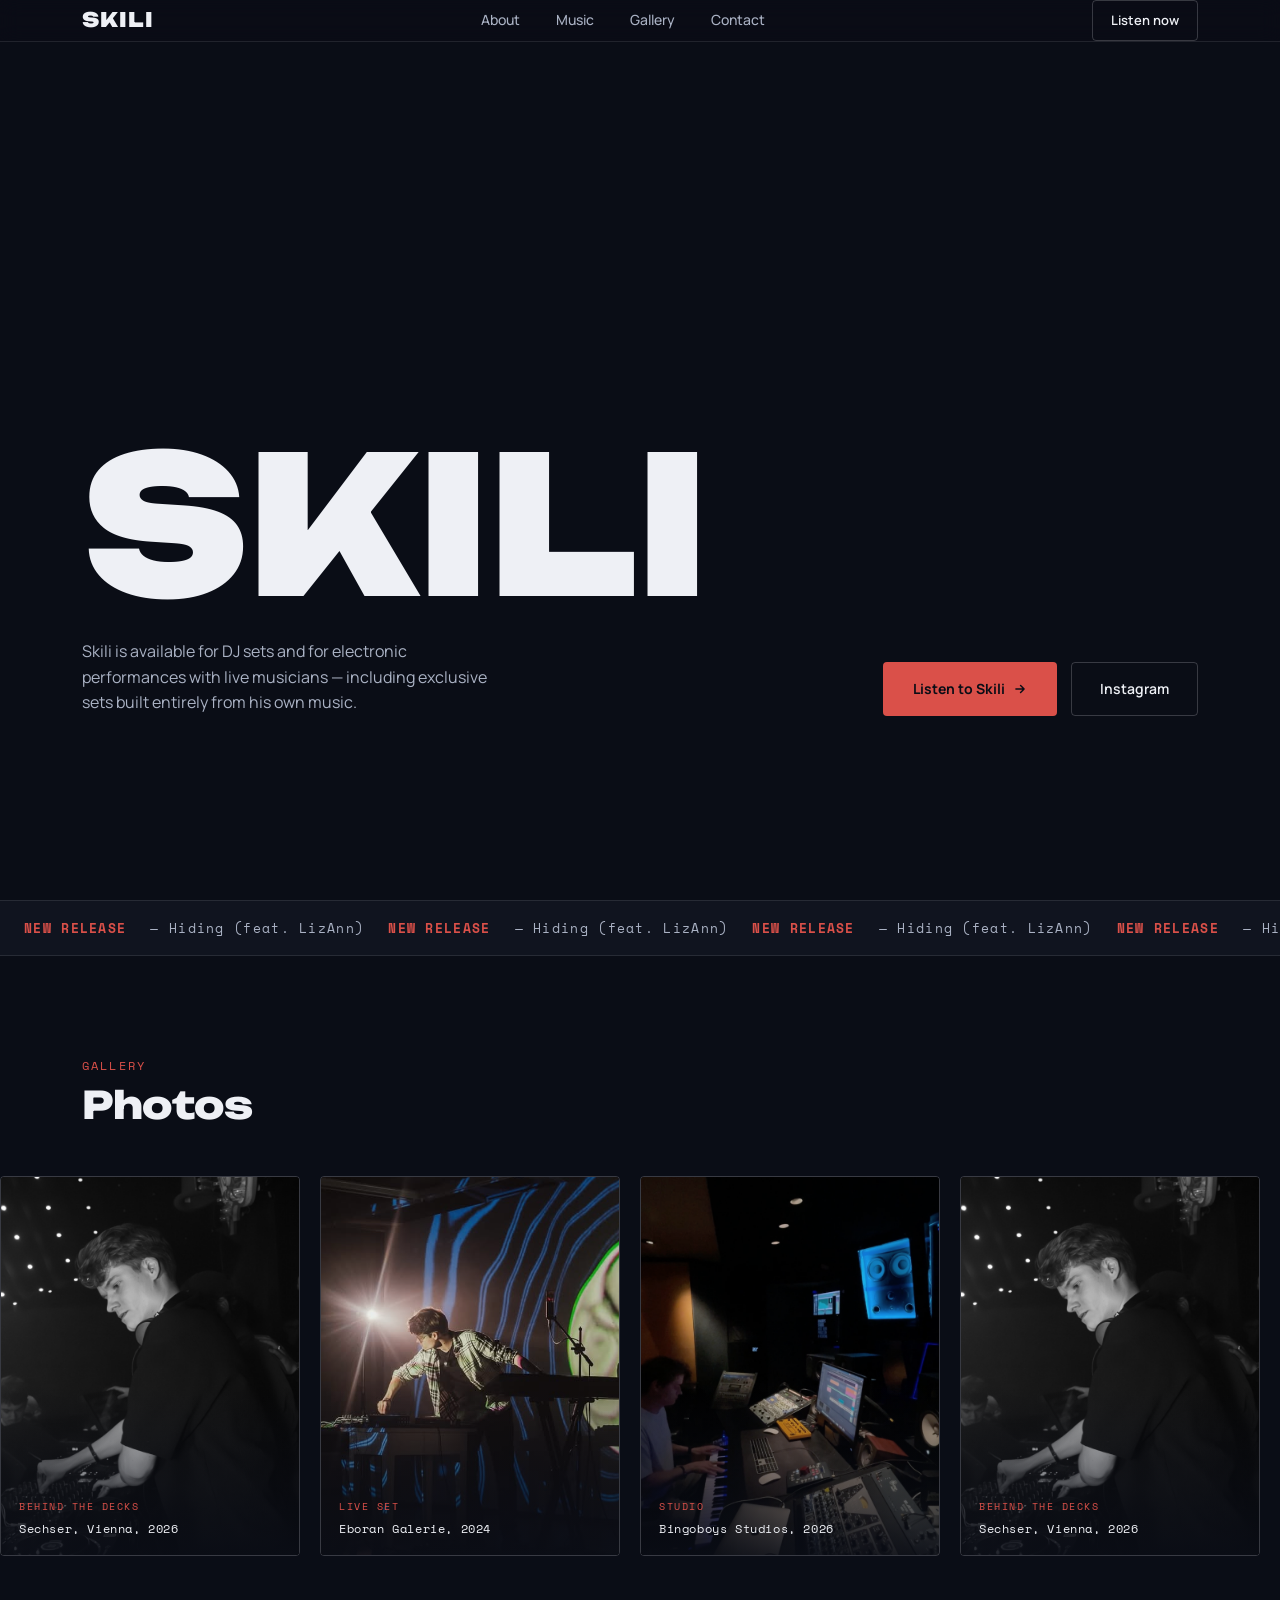
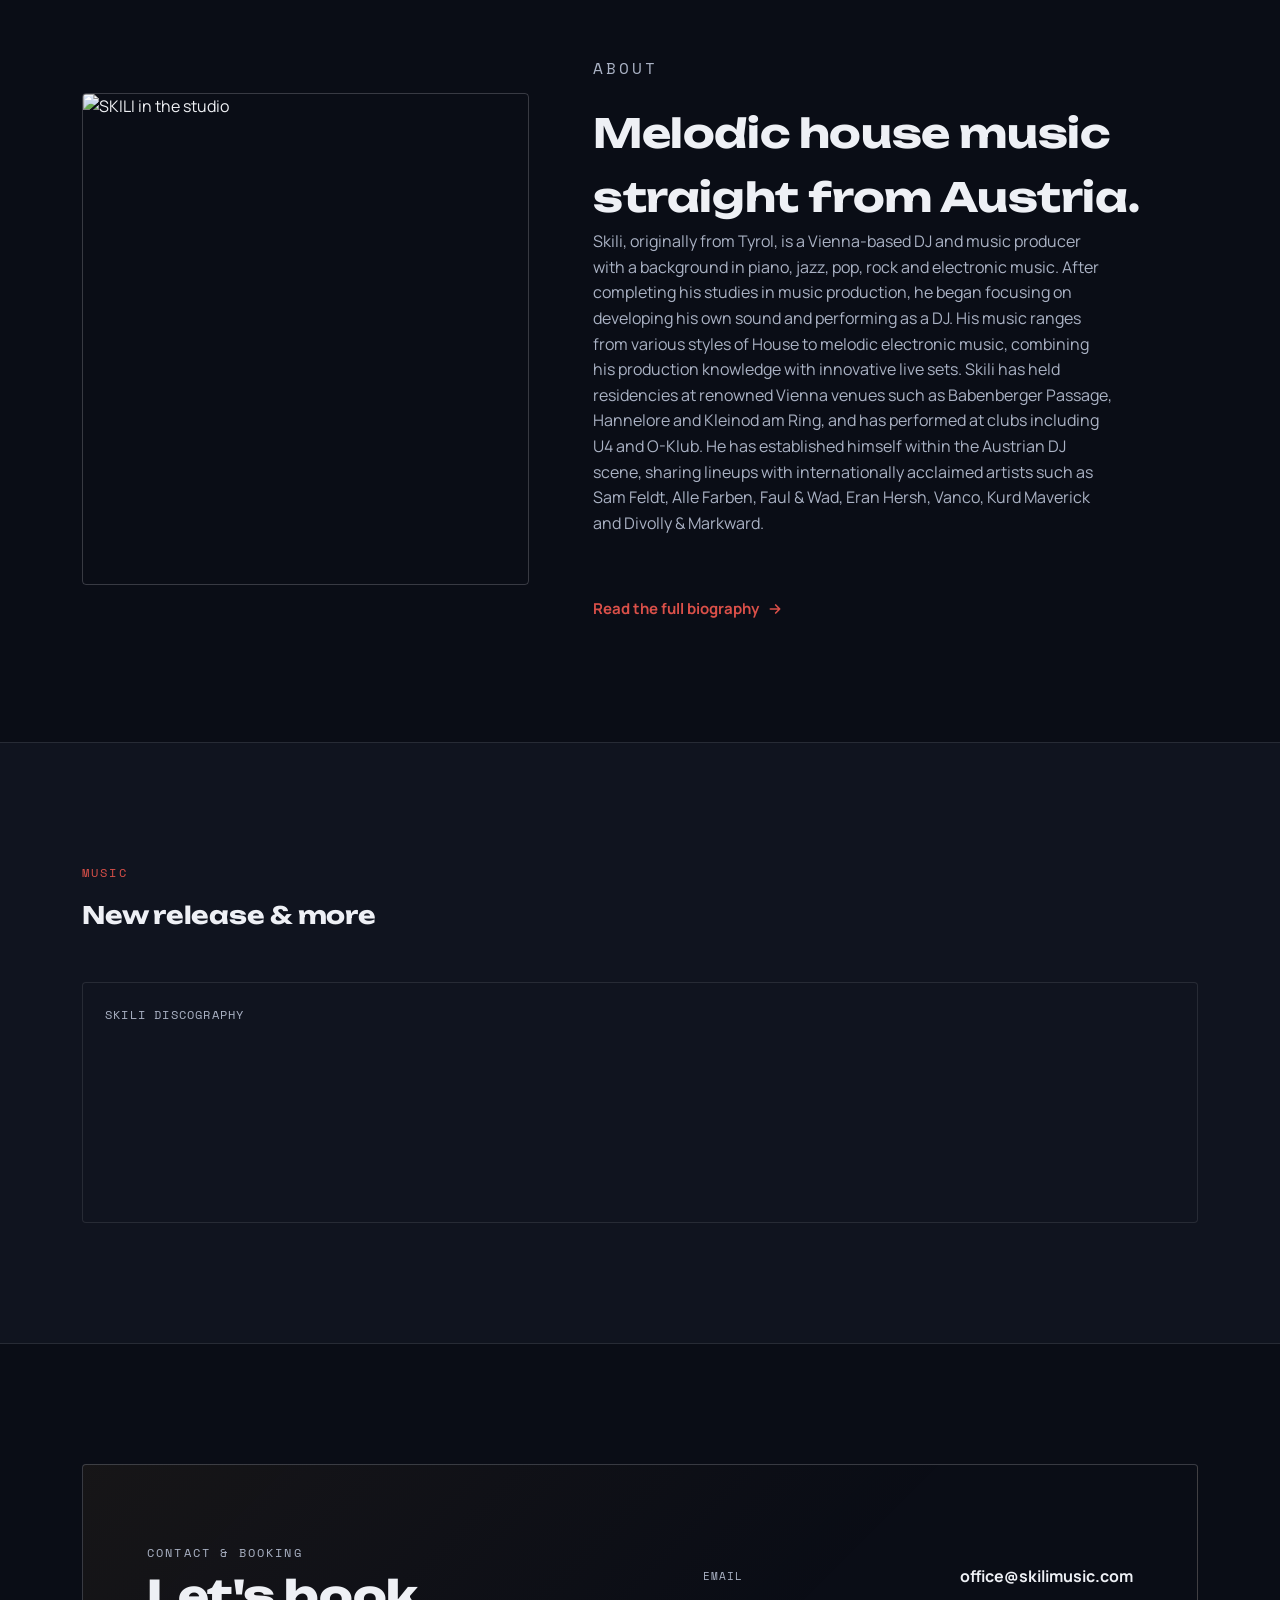
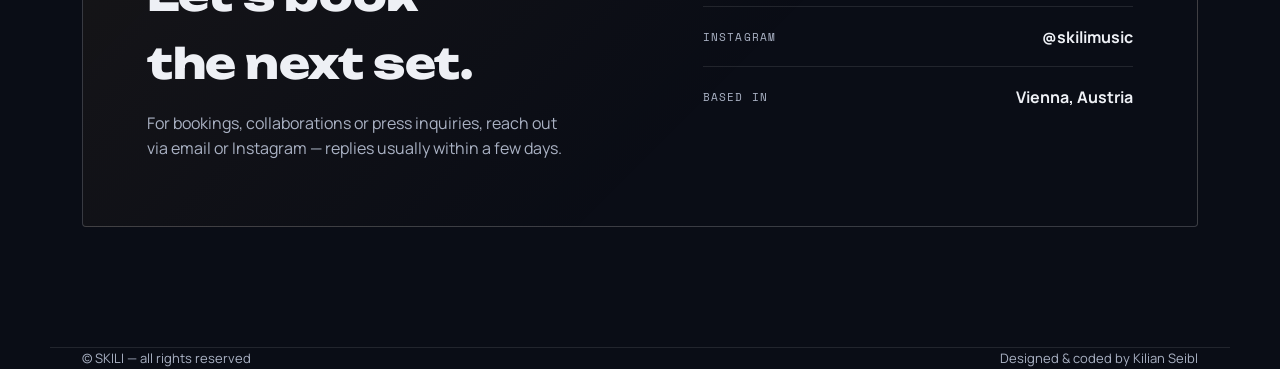
==== index.html @ 30f70f84 "Add files via upload" ====
<!DOCTYPE html>
<html lang="en">
<head>
<meta charset="UTF-8">
<meta name="viewport" content="width=device-width, initial-scale=1.0">
<link rel="icon" type="image/png" href="images/favicon.png">
<title>SKILI | DJ & Producer</title>
<meta name="description" content="SKILI — DJ and music producer based in Vienna. Deep House, Tech, Afro House.">
<link rel="preconnect" href="https://fonts.googleapis.com">
<link rel="preconnect" href="https://fonts.gstatic.com" crossorigin>
<link href="https://fonts.googleapis.com/css2?family=Unbounded:wght@400;600;800;900&family=Manrope:wght@400;500;600;700&family=Space+Mono:wght@400;700&display=swap" rel="stylesheet">
<link rel="stylesheet" href="css/style.css">
</head>
<body>

<header id="siteHeader">
  <nav class="wrap">
    <a href="#top" class="logo">SKILI</a>
    <div class="navlinks">
      <a href="#about">About</a>
      <a href="#music">Music</a>
      <a href="#gallery">Gallery</a>
      <a href="#contact">Contact</a>
    </div>
    <a href="#music" class="navcta">Listen now</a>
  </nav>
</header>

<main id="top">

  <section class="hero">
    <div class="hero-bg" id="heroBg">
      <img src="https://skilimusic.com/images/SkiliDJUp.png" alt="SKILI live">
    </div>
    <div class="hero-top">
      <div class="hero-tag"></div>
      </div>
    </div>
    <div class="hero-name">
      <h1 data-reveal="fade">SKILI</h1>
      <div class="row">
        <div>
          <p class="hero-note" data-reveal data-reveal-delay="3">Skili is available for DJ sets and for electronic performances with live musicians — including exclusive sets built entirely from his own music.</p>
        </div>
        <div class="hero-actions" data-reveal data-reveal-delay="2">
          <a href="https://open.spotify.com/playlist/0SMSK5NwZ5hmBbcyMMRHcA?si=c1da56a9125845f3" target="_blank" class="btn-primary">
            Listen to Skili
            <svg width="14" height="14" viewBox="0 0 24 24" fill="none"><path d="M5 12h14M13 6l6 6-6 6" stroke="currentColor" stroke-width="2.5" stroke-linecap="round" stroke-linejoin="round"/></svg>
          </a>
          <a href="https://www.instagram.com/skilimusic/" target="_blank" class="btn-ghost">Instagram</a>
        </div>
      </div>
    </div>
  </section>

  <div class="marquee-strip">
    <div class="marquee-track">
      <span><b>NEW RELEASE</b> — Hiding (feat. LizAnn) <b>NEW RELEASE</b> — Hiding (feat. LizAnn) <b>NEW RELEASE</b> — Hiding (feat. LizAnn) <b>NEW RELEASE</b> — Hiding (feat. LizAnn)</span>
      <span><b>NEW RELEASE</b> — Hiding (feat. LizAnn) <b>NEW RELEASE</b> — Hiding (feat. LizAnn) <b>NEW RELEASE</b> — Hiding (feat. LizAnn) <b>NEW RELEASE</b> — Hiding (feat. LizAnn)</span>
    </div>
  </div>

  <section class="moments" id="gallery">
    <div class="wrap moments-head" data-reveal>
      <div>
        <p class="eyebrow">Gallery</p>
        <h2>Photos</h2>
      </div>
    </div>
    <div class="moments-track">
      <div class="moment-card"><img src="images/Skili01.png" alt="SKILI live"><div class="moment-cap"><span>Behind the decks</span>Sechser, Vienna, 2026</div></div>
      <div class="moment-card"><img src="images/SkiliLiveSet.png" alt="SKILI live"><div class="moment-cap"><span>Live Set</span>Eboran Galerie, 2024</div></div>
      <div class="moment-card"><img src="images/SkiliStudio.png" alt="SKILI Studio"><div class="moment-cap"><span>Studio</span>Bingoboys Studios, 2026</div></div>
      <div class="moment-card"><img src="images/Skili01.png" alt="SKILI live"><div class="moment-cap"><span>Behind the decks</span>Sechser, Vienna, 2026</div></div>
      <div class="moment-card"><img src="images/SkiliLiveSet.png" alt="SKILI live"><div class="moment-cap"><span>Live Set</span>Eboran Galerie, 2024</div></div>
      <div class="moment-card"><img src="images/SkiliStudio.png" alt="SKILI Studio"><div class="moment-cap"><span>Studio</span>Bingoboys Studios, 2026</div></div>
      <div class="moment-card"><img src="images/Skili01.png" alt="SKILI live"><div class="moment-cap"><span>Behind the decks</span>Sechser, Vienna, 2026</div></div>
      <div class="moment-card"><img src="images/SkiliLiveSet.png" alt="SKILI live"><div class="moment-cap"><span>Live Set</span>Eboran Galerie, 2024</div></div>
      <div class="moment-card"><img src="images/SkiliStudio.png" alt="SKILI Studio"><div class="moment-cap"><span>Studio</span>Bingoboys Studios, 2026</div></div>
      <div class="moment-card"><img src="images/Skili01.png" alt="SKILI live"><div class="moment-cap"><span>Behind the decks</span>Sechser, Vienna, 2026</div></div>
      <div class="moment-card"><img src="images/SkiliLiveSet.png" alt="SKILI live"><div class="moment-cap"><span>Live Set</span>Eboran Galerie, 2024</div></div>
      <div class="moment-card"><img src="images/SkiliStudio.png" alt="SKILI Studio"><div class="moment-cap"><span>Studio</span>Bingoboys Studios, 2026</div></div>
    </div>
  </section>

  <section id="about" style="padding-top:60px;">
    <div class="wrap about-grid">
      <div class="about-photo" data-reveal>
        <img src="https://skilimusic.com/images/SkiliDJFront.jpg" alt="SKILI in the studio">
      </div>
      <div class="about-text">
        <p class="eyebrow" data-reveal>About</p>
        <h2 data-reveal data-reveal-delay="1" style="margin-top:14px;font-size:clamp(28px,4vw,40px);">Melodic house music<br>straight from Austria.</h2>
        <p data-reveal data-reveal-delay="2">Skili, originally from Tyrol, is a Vienna-based DJ and music producer with a background in piano, jazz, pop, rock and electronic music. After completing his studies in music production, he began focusing on developing his own sound and performing as a DJ.
His music ranges from various styles of House to melodic electronic music, combining his production knowledge with innovative live sets. Skili has held residencies at renowned Vienna venues such as Babenberger Passage, Hannelore and Kleinod am Ring, and has performed at clubs including U4 and O-Klub.
He has established himself within the Austrian DJ scene, sharing lineups with internationally acclaimed artists such as Sam Feldt, Alle Farben, Faul & Wad, Eran Hersh, Vanco, Kurd Maverick and Divolly & Markward.</p>
        <p data-reveal data-reveal-delay="3"></p>
        <div class="tag-row" data-reveal data-reveal-delay="4">
        </div>
        <a href="https://skilimusic.com/biography/" target="_blank" class="link-arrow" data-reveal data-reveal-delay="4">
          Read the full biography
          <svg width="16" height="16" viewBox="0 0 24 24" fill="none"><path d="M5 12h14M13 6l6 6-6 6" stroke="currentColor" stroke-width="2.5" stroke-linecap="round" stroke-linejoin="round"/></svg>
        </a>
      </div>
    </div>
  </section>

  

  <section id="music" style="background:var(--ink-2);border-top:1px solid var(--line);border-bottom:1px solid var(--line);">
    <div class="wrap">
      <div class="music-head" data-reveal>
        <div>
          <p class="eyebrow">Music</p>
          <h2 style="margin-top:14px;">New release & more</h2>
        </div>
      </div>
      <div class="music-grid">
        <div class="embed-card" data-reveal>
          <div class="embed-label"><span>Skili Discography</span><span></span></div>
          <iframe style="border-radius:4px" src="https://open.spotify.com/embed/playlist/0SMSK5NwZ5hmBbcyMMRHcA?utm_source=generator&theme=0" width="100%" height="152" frameBorder="0" allowfullscreen="" allow="autoplay; clipboard-write; encrypted-media; fullscreen; picture-in-picture" loading="lazy"></iframe>
        </div>
        
      </div>
    </div>
  </section>

  <section id="contact">
    <div class="wrap">
      <div class="contact-box" data-reveal>
        <div>
          <p class="eyebrow">Contact & booking</p>
          <h2>Let's book<br>the next set.</h2>
          <p>For bookings, collaborations or press inquiries, reach out via email or Instagram — replies usually within a few days.</p>
        </div>
        <div class="contact-list">
          <div class="contact-row">
            <span class="label">Email</span>
            <a class="value" href="mailto:office@skilimusic.com">office@skilimusic.com</a>
          </div>
          <div class="contact-row">
            <span class="label">Instagram</span>
            <a class="value" href="https://www.instagram.com/skilimusic/" target="_blank">@skilimusic</a>
          </div>
          <div class="contact-row" style="border-bottom:none;">
            <span class="label">Based in</span>
            <span class="value">Vienna, Austria</span>
          </div>
        </div>
      </div>
    </div>
  </section>

</main>

<footer class="wrap">
  <p>© SKILI — all rights reserved</p>
  <p>Designed & coded by Kilian Seibl</p>
</footer>

<script src="js/script.js"></script>

</body>
</html>
---- css/style.css ----
:root{
  --ink:#0a0d16;
  --ink-2:#10141f;
  --amber:#da5049;
  --amber-deep:#d78484;
  --fog:#aab2c4;
  --white:#eef0f5;
  --line:rgba(238,240,245,0.1);
  --line-strong:rgba(238,240,245,0.2);
  --ease:cubic-bezier(.16,.84,.32,1);
  --radius:4px;
}
*{box-sizing:border-box;margin:0;padding:0;}
html{scroll-behavior:smooth;}
body{
  background:var(--ink);color:var(--white);font-family:'Manrope',sans-serif;
  line-height:1.6;overflow-x:hidden;
}
::selection{background:var(--amber);color:var(--ink);}
a{color:inherit;text-decoration:none;}
img{max-width:100%;display:block;}
.wrap{max-width:1180px;margin:0 auto;padding:0 32px;}
h1,h2,h3{font-family:'Unbounded',sans-serif;letter-spacing:-0.01em;}
.eyebrow{font-family:'Space Mono',monospace;text-transform:uppercase;letter-spacing:0.18em;font-size:12px;color:var(--amber);}

/* ---------- reveal-on-scroll ---------- */
[data-reveal]{opacity:0;transform:translateY(34px);transition:opacity .9s var(--ease), transform .9s var(--ease);}
[data-reveal].in{opacity:1;transform:translateY(0);}
[data-reveal="fade"]{transform:none;}
[data-reveal-delay="1"]{transition-delay:.08s;}
[data-reveal-delay="2"]{transition-delay:.16s;}
[data-reveal-delay="3"]{transition-delay:.24s;}
[data-reveal-delay="4"]{transition-delay:.32s;}

/* ---------- NAV ---------- */
header{
  position:fixed;top:0;left:0;right:0;z-index:100;
  background:rgba(10,13,22,0.6);backdrop-filter:blur(10px);
  border-bottom:1px solid var(--line);
  transform:translateY(-100%);transition:transform .6s var(--ease);
}
header.show{transform:translateY(0);}
nav{max-width:1180px;margin:0 auto;padding:18px 32px;display:flex;align-items:center;justify-content:space-between;}
.logo{font-family:'Unbounded',sans-serif;font-weight:900;font-size:20px;letter-spacing:0.05em;}
.navlinks{display:flex;gap:36px;font-size:14px;font-weight:500;color:var(--fog);}
.navlinks a{position:relative;padding:4px 0;transition:color .2s ease;}
.navlinks a:hover{color:var(--white);}
.navlinks a::after{content:"";position:absolute;left:0;bottom:0;width:0;height:1px;background:var(--amber);transition:width .3s var(--ease);}
.navlinks a:hover::after{width:100%;}
.navcta{border:1px solid var(--line-strong);padding:9px 18px;border-radius:var(--radius);font-size:13px;font-weight:600;transition:all .2s ease;}
.navcta:hover{border-color:var(--amber);color:var(--amber);}

/* ---------- HERO ---------- */
.hero{position:relative;min-height:100svh;display:flex;flex-direction:column;justify-content:flex-end;overflow:hidden;}
.hero-bg{position:absolute;inset:0;z-index:0;}
.hero-bg img{width:100%;height:100%;object-fit:cover;filter:grayscale(20%) contrast(1.08) brightness(.75);
  transform:scale(1.12) translateY(0);transition:transform .1s linear;}
.hero-bg::after{
  content:"";position:absolute;inset:0;
  background:linear-gradient(180deg, rgba(10,13,22,0.35) 0%, rgba(10,13,22,0.4) 40%, var(--ink) 96%);
}
.hero-top{position:relative;z-index:2;padding:120px 32px 0;display:flex;justify-content:space-between;align-items:flex-start;max-width:1180px;margin:0 auto;width:100%;}
.hero-tag{display:flex;align-items:center;gap:10px;}
.hero-tag .dot{width:7px;height:7px;border-radius:50%;background:var(--amber);animation:pulse 1.8s infinite;}
@keyframes pulse{0%,100%{opacity:1;}50%{opacity:.35;}}
.next-show{font-family:'Space Mono',monospace;font-size:13px;color:var(--amber);letter-spacing:0.05em;transition:color .2s ease;}
.next-show:hover{color:var(--white);text-decoration:underline;}

.hero-name{position:relative;z-index:2;padding:0 32px 64px;max-width:1180px;margin:0 auto;width:100%;}
.hero-name h1{
  font-size:clamp(70px,15vw,220px);font-weight:900;line-height:0.86;color:var(--white);
  letter-spacing:-0.01em;
}
.hero-name .row{display:flex;justify-content:space-between;align-items:flex-end;flex-wrap:wrap;gap:20px;margin-top:18px;}
.hero-name p{color:var(--fog);max-width:420px;font-size:16px;}
.hero-note{margin-top:14px;font-size:13px;color:var(--fog);max-width:420px;opacity:0.85;}
.hero-actions{display:flex;gap:14px;flex-wrap:wrap;}
.btn-primary{
  background:var(--amber);color:var(--ink);font-weight:700;font-size:14px;
  padding:15px 30px;border-radius:var(--radius);display:inline-flex;align-items:center;gap:8px;
  transition:transform .2s ease, background .2s ease;
}
.btn-primary:hover{background:#f2b357;transform:translateY(-2px);}
.btn-ghost{border:1px solid var(--line-strong);color:var(--white);font-weight:600;font-size:14px;padding:15px 28px;border-radius:var(--radius);transition:all .2s ease;}
.btn-ghost:hover{border-color:var(--white);}

/* ---------- MARQUEE ---------- */
.marquee-strip{border-top:1px solid var(--line);border-bottom:1px solid var(--line);background:var(--ink-2);overflow:hidden;white-space:nowrap;padding:14px 0;}
.marquee-track{display:inline-flex;animation:scroll 22s linear infinite;}
.marquee-track span{font-family:'Space Mono',monospace;font-size:13px;letter-spacing:0.1em;color:var(--fog);padding:0 24px;display:inline-flex;align-items:center;gap:24px;}
.marquee-track span b{color:var(--amber);font-weight:700;}
@keyframes scroll{from{transform:translateX(0);}to{transform:translateX(-50%);}}

/* ---------- MOMENTS / GALLERY horizontal auto-scroll strip ---------- */
.moments{padding:100px 0 40px;overflow:hidden;}
.moments-head{display:flex;justify-content:space-between;align-items:flex-end;margin-bottom:40px;flex-wrap:wrap;gap:16px;}
.moments-head h2{font-size:clamp(26px,3.4vw,38px);font-weight:800;}
.moments-track{display:flex;gap:20px;width:max-content;animation:momentsScroll 34s linear infinite;}
.moments:hover .moments-track{animation-play-state:paused;}
@keyframes momentsScroll{from{transform:translateX(0);}to{transform:translateX(-50%);}}
.moment-card{position:relative;width:300px;height:380px;border-radius:var(--radius);overflow:hidden;flex-shrink:0;border:1px solid var(--line-strong);}
.moment-card img{width:100%;height:100%;object-fit:cover;filter:grayscale(15%);}
.moment-card::after{content:"";position:absolute;inset:0;background:linear-gradient(180deg,transparent 55%,rgba(10,13,22,0.9));}
.moment-cap{position:absolute;bottom:16px;left:18px;z-index:2;font-family:'Space Mono',monospace;font-size:12px;color:var(--white);letter-spacing:0.05em;}
.moment-cap span{display:block;color:var(--amber);font-size:10px;text-transform:uppercase;letter-spacing:0.15em;margin-bottom:4px;}

/* ---------- SPLIT ---------- */
.split{display:grid;grid-template-columns:1fr 1fr;}
.split-block{
  position:relative;height:460px;display:flex;align-items:flex-end;padding:44px;overflow:hidden;
  border-top:1px solid var(--line);
}
.split-block img{
  position:absolute;inset:0;width:100%;height:100%;object-fit:cover;
  opacity:0;transform:scale(1.08);filter:grayscale(30%);
  transition:opacity .6s var(--ease), transform .6s var(--ease);
}
.split-block:hover img{opacity:0.55;transform:scale(1);}
.split-block::before{content:"";position:absolute;inset:0;background:linear-gradient(0deg,rgba(10,13,22,0.9),transparent 60%);z-index:1;}
.split-block:first-child{border-right:1px solid var(--line);}
.split-content{position:relative;z-index:2;}
.split-content h3{font-size:clamp(30px,4vw,46px);font-weight:900;line-height:0.95;}
.split-content p{color:var(--fog);margin-top:10px;max-width:320px;font-size:14px;}
.split-content .go{display:inline-flex;align-items:center;gap:8px;margin-top:18px;font-size:13px;font-weight:700;color:var(--amber);}

/* ---------- SECTIONS ---------- */
section{padding:120px 0;}
.section-head{margin-bottom:56px;max-width:640px;}
.section-head h2{font-size:clamp(30px,4vw,44px);font-weight:800;margin-top:14px;}

/* ABOUT */
.about-grid{display:grid;grid-template-columns:0.85fr 1.15fr;gap:64px;align-items:center;}
.about-photo{position:relative;border-radius:var(--radius);overflow:hidden;border:1px solid var(--line-strong);aspect-ratio:1/1.1;}
.about-photo img{width:100%;height:100%;object-fit:cover;filter:grayscale(25%);}
.about-text p{color:var(--fog);font-size:16px;margin-bottom:20px;max-width:520px;}
.tag-row{display:flex;flex-wrap:wrap;gap:10px;margin:28px 0 32px;}
.tag-row span{font-family:'Space Mono',monospace;font-size:12px;letter-spacing:0.05em;border:1px solid var(--line-strong);border-radius:var(--radius);padding:8px 16px;color:var(--white);}
.link-arrow{display:inline-flex;align-items:center;gap:8px;font-weight:700;color:var(--amber);font-size:15px;}
.link-arrow svg{transition:transform .2s ease;}
.link-arrow:hover svg{transform:translateX(4px);}

/* MUSIC */
.music-head{display:flex;justify-content:space-between;align-items:flex-end;gap:24px;flex-wrap:wrap;}
.music-grid{display:grid;grid-template-columns:1fr;gap:28px;margin-top:48px;}
.embed-card{background:var(--ink-2);border:1px solid var(--line);border-radius:var(--radius);padding:22px;}
.embed-card .embed-label{font-family:'Space Mono',monospace;font-size:12px;color:var(--fog);text-transform:uppercase;letter-spacing:0.1em;margin-bottom:16px;display:flex;align-items:center;justify-content:space-between;}
.embed-card iframe{width:100%;border:0;border-radius:var(--radius);}
.platform-row{display:flex;gap:14px;margin-top:32px;flex-wrap:wrap;}
.platform-pill{display:inline-flex;align-items:center;gap:8px;border:1px solid var(--line-strong);border-radius:var(--radius);padding:11px 22px;font-size:14px;font-weight:600;transition:all .2s ease;}
.platform-pill:hover{border-color:var(--amber);color:var(--amber);}

/* CONTACT */
.contact-box{
  border:1px solid var(--line-strong);border-radius:var(--radius);padding:64px;
  display:grid;grid-template-columns:1.2fr 1fr;gap:40px;align-items:center;
  background:linear-gradient(135deg, rgba(232,163,61,0.06), transparent 60%);
}
.contact-box h2{font-size:clamp(28px,4vw,42px);font-weight:800;}
.contact-box p{color:var(--fog);margin-top:14px;max-width:420px;}
.contact-list{display:flex;flex-direction:column;gap:18px;}
.contact-row{display:flex;align-items:center;justify-content:space-between;border-bottom:1px solid var(--line);padding-bottom:16px;}
.contact-row .label{font-family:'Space Mono',monospace;font-size:11px;color:var(--fog);text-transform:uppercase;letter-spacing:0.1em;}
.contact-row .value{font-weight:700;font-size:16px;}
.contact-row .value:hover{color:var(--amber);}

footer{border-top:1px solid var(--line);padding:36px 0;display:flex;justify-content:space-between;align-items:center;flex-wrap:wrap;gap:12px;}
footer p{font-size:13px;color:var(--fog);}

@media (max-width:860px){
  .navlinks{display:none;}
  .hero-top{padding-top:100px;}
  .about-grid,.music-grid,.contact-box{grid-template-columns:1fr;}
  .split{grid-template-columns:1fr;}
  .split-block:first-child{border-right:none;border-bottom:1px solid var(--line);}
  .contact-box{padding:36px;}
  section{padding:80px 0;}
}
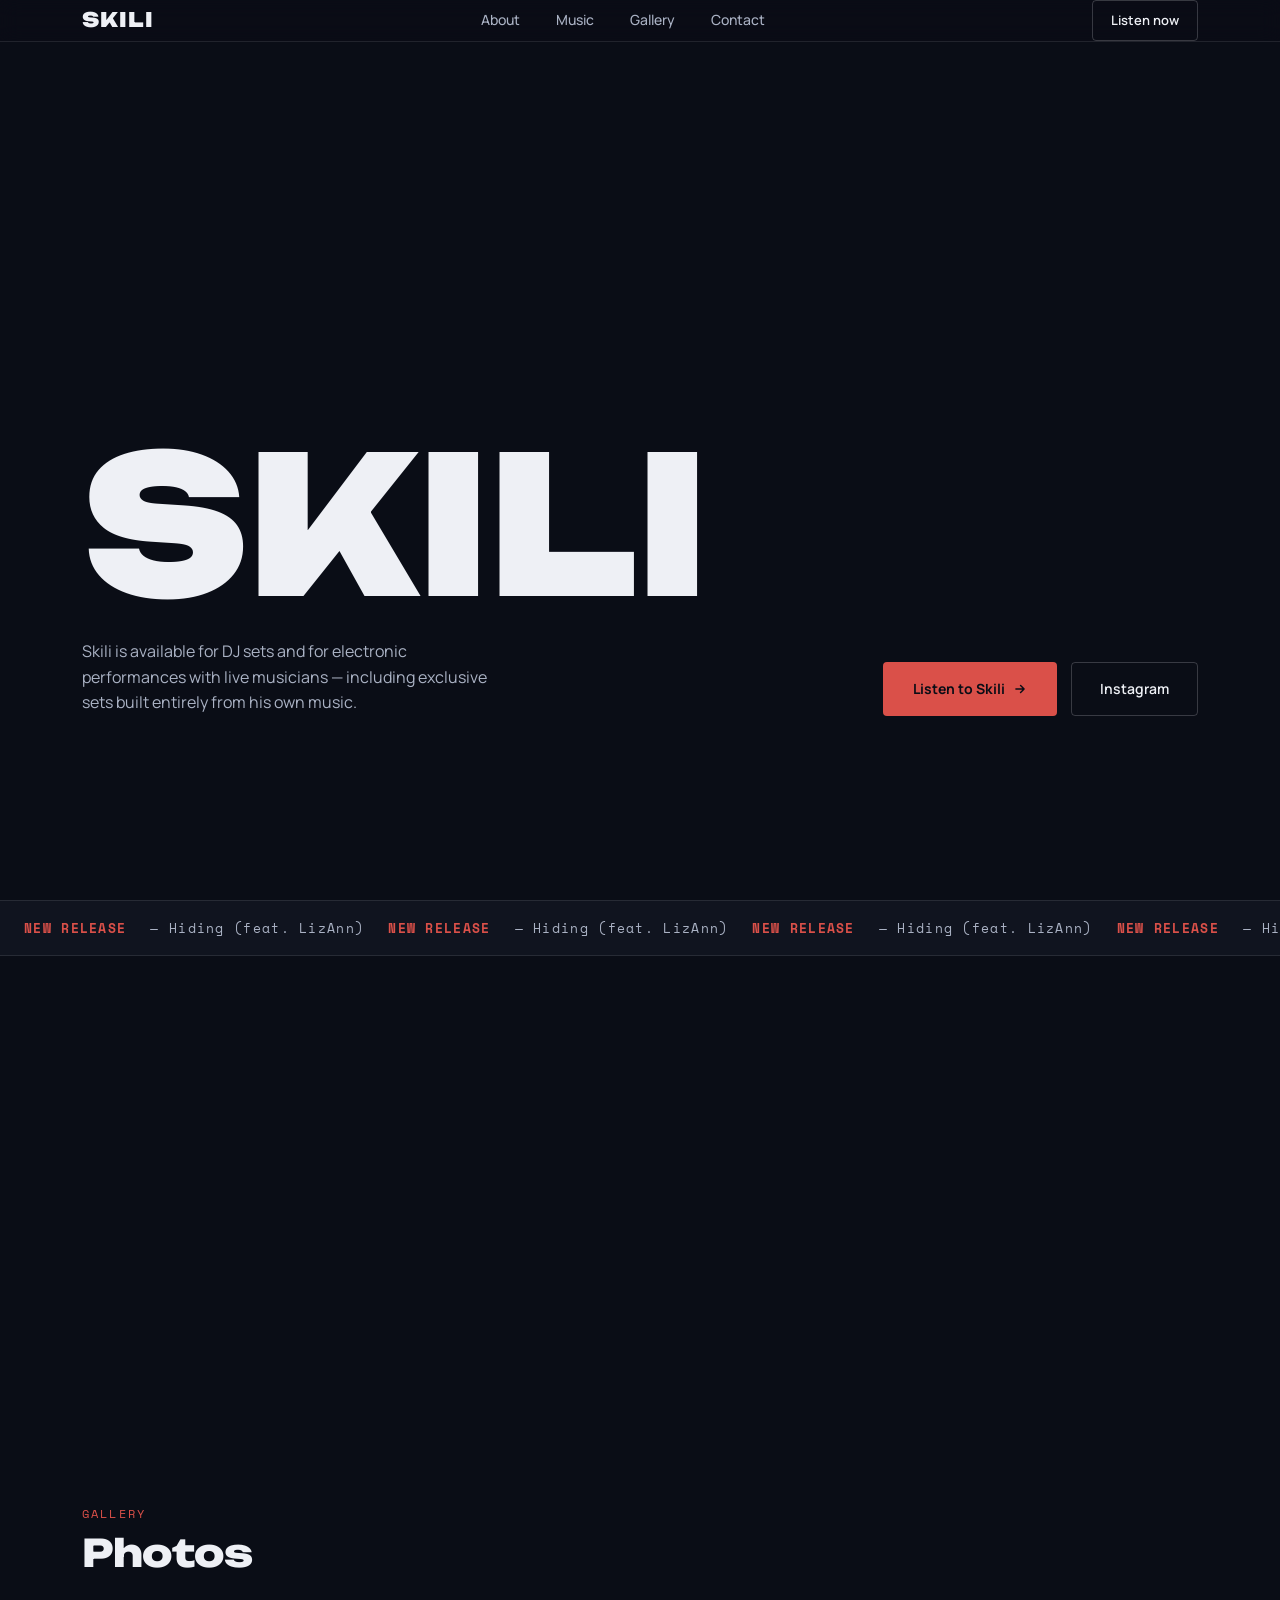
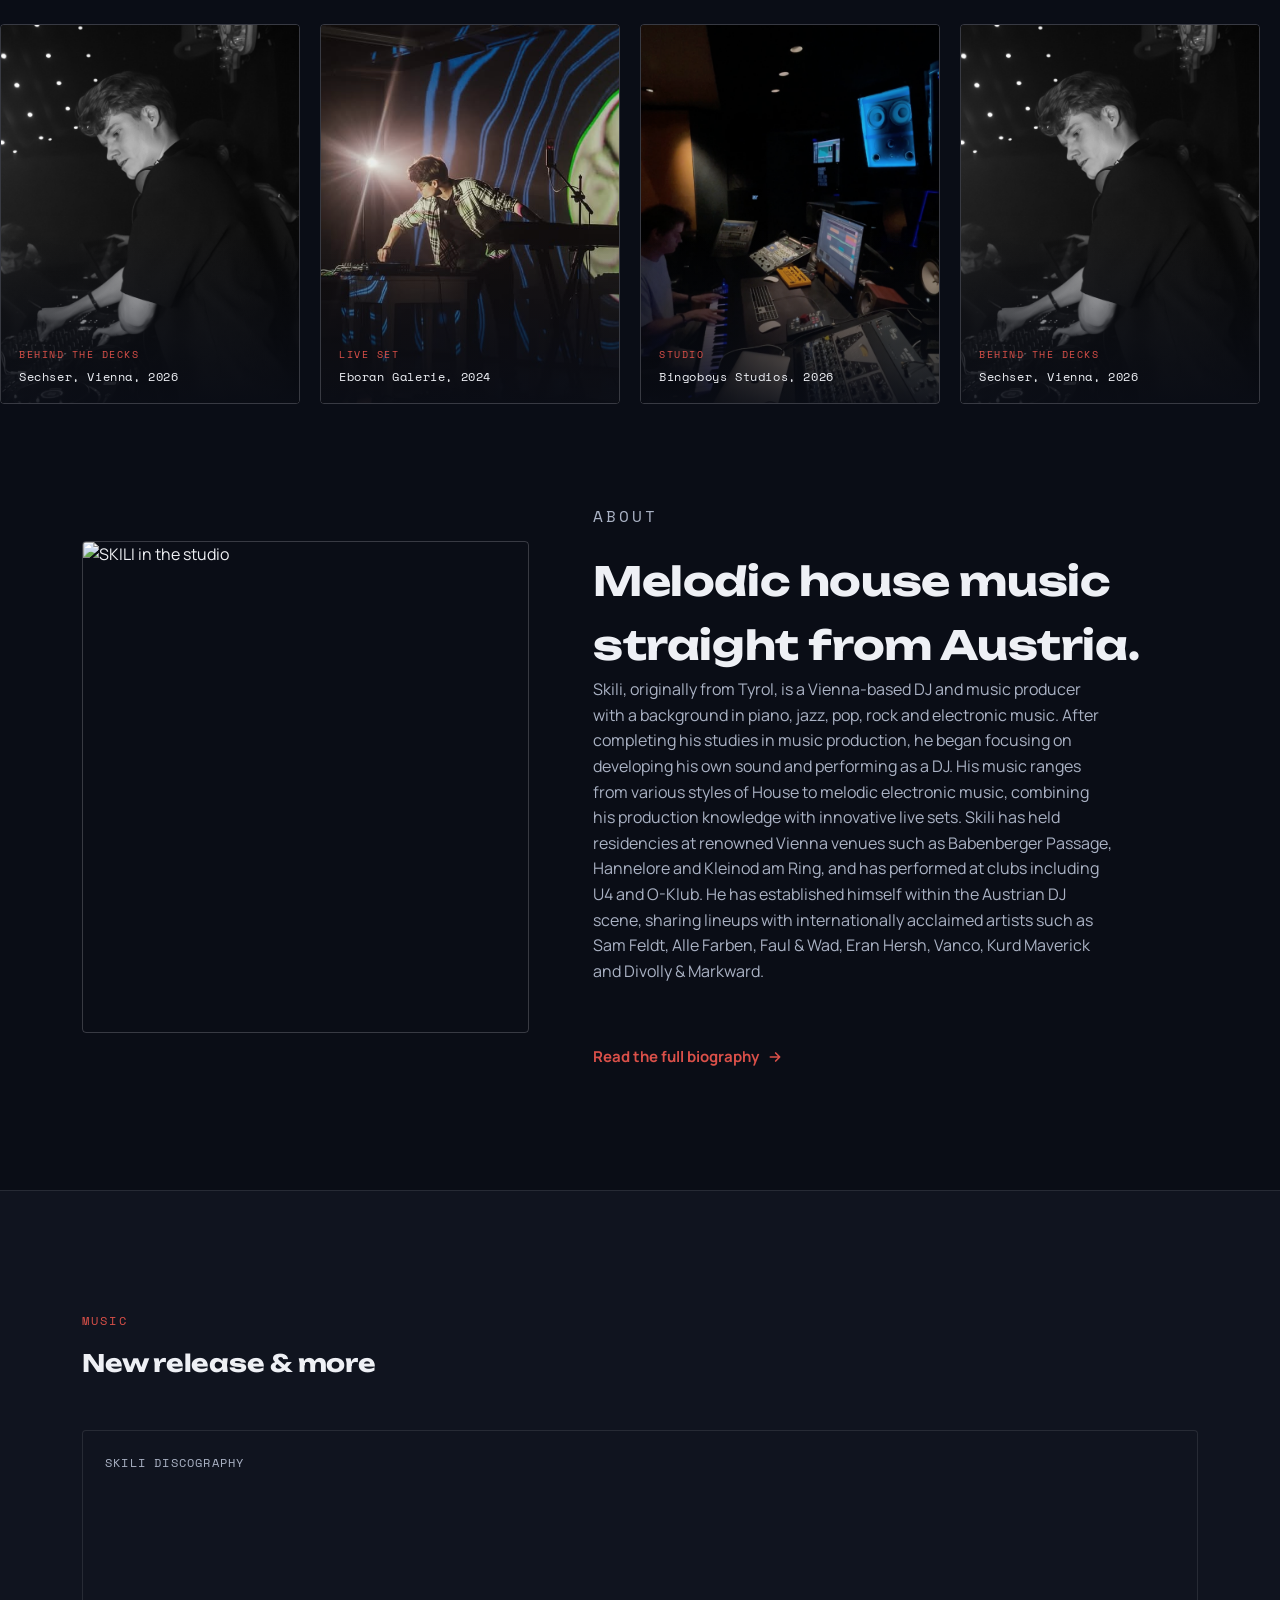
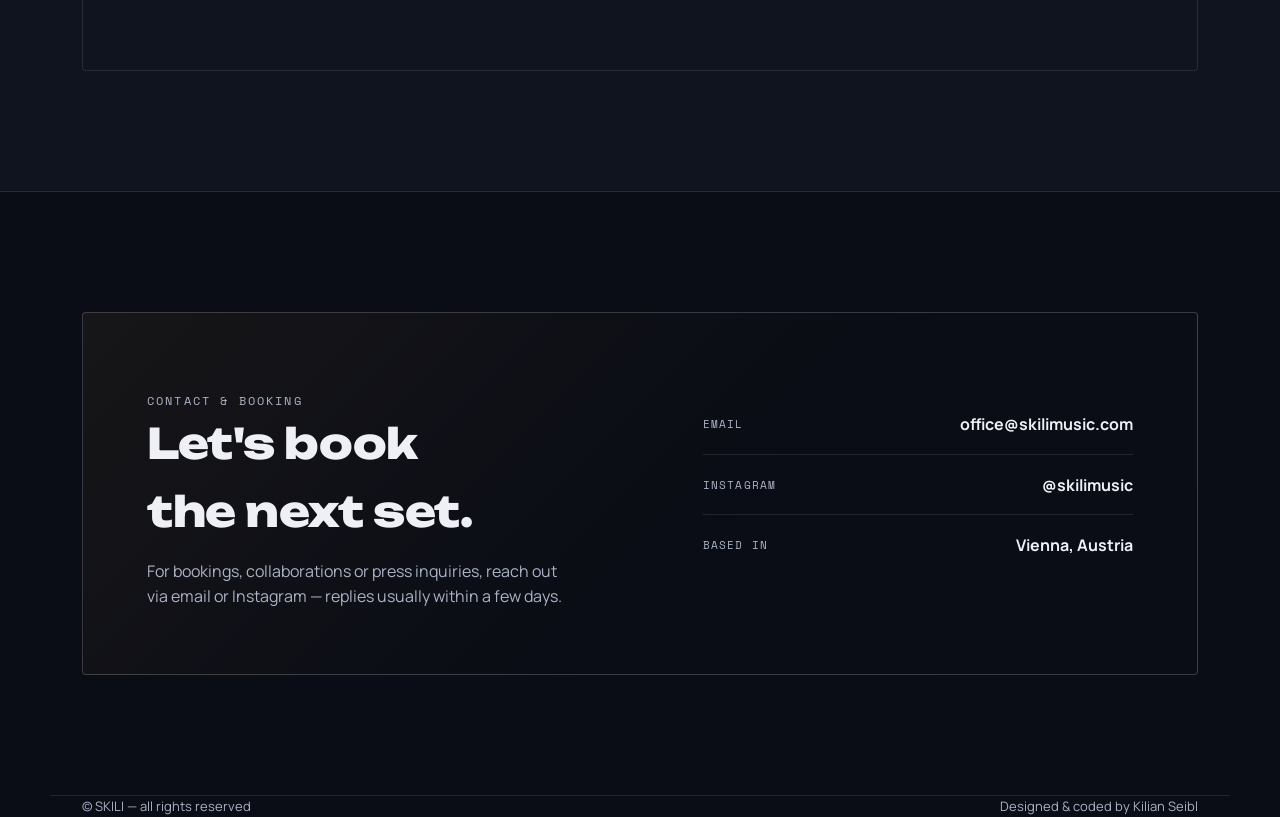
==== commit e21ede58: "Add files via upload" ====
--- a/index.html
+++ b/index.html
@@ -59,6 +59,8 @@
       <span><b>NEW RELEASE</b> — Hiding (feat. LizAnn) <b>NEW RELEASE</b> — Hiding (feat. LizAnn) <b>NEW RELEASE</b> — Hiding (feat. LizAnn) <b>NEW RELEASE</b> — Hiding (feat. LizAnn)</span>
     </div>
   </div>
+
+  <div style="width:100%;max-width:760px;container-type:inline-size"><style>.website-embed-8d857183bd75{display:block;width:100%;height:448px;border:0;background:transparent}@container (max-width:640px){.website-embed-8d857183bd75{height:444px}}@container (max-width:420px){.website-embed-8d857183bd75{height:444px}}@container (max-width:300px){.website-embed-8d857183bd75{height:444px}}</style><iframe class="website-embed-8d857183bd75" src="https://data.songstats.com/embeds/[base64]" title="Songstats statistics for Skili" width="100%" height="448" loading="lazy" style="border:0;background:transparent" referrerpolicy="origin" allowtransparency="true"></iframe><script>(()=>{const frame=document.currentScript.previousElementSibling;const origin=new URL(frame.src).origin;window.addEventListener("message",event=>{if(event.source===frame.contentWindow&&event.origin===origin&&event.data?.type==="website_embed_height"&&Number.isFinite(event.data.height)&&event.data.height>0)frame.style.height=event.data.height+"px"})})()</script></div>
 
   <section class="moments" id="gallery">
     <div class="wrap moments-head" data-reveal>
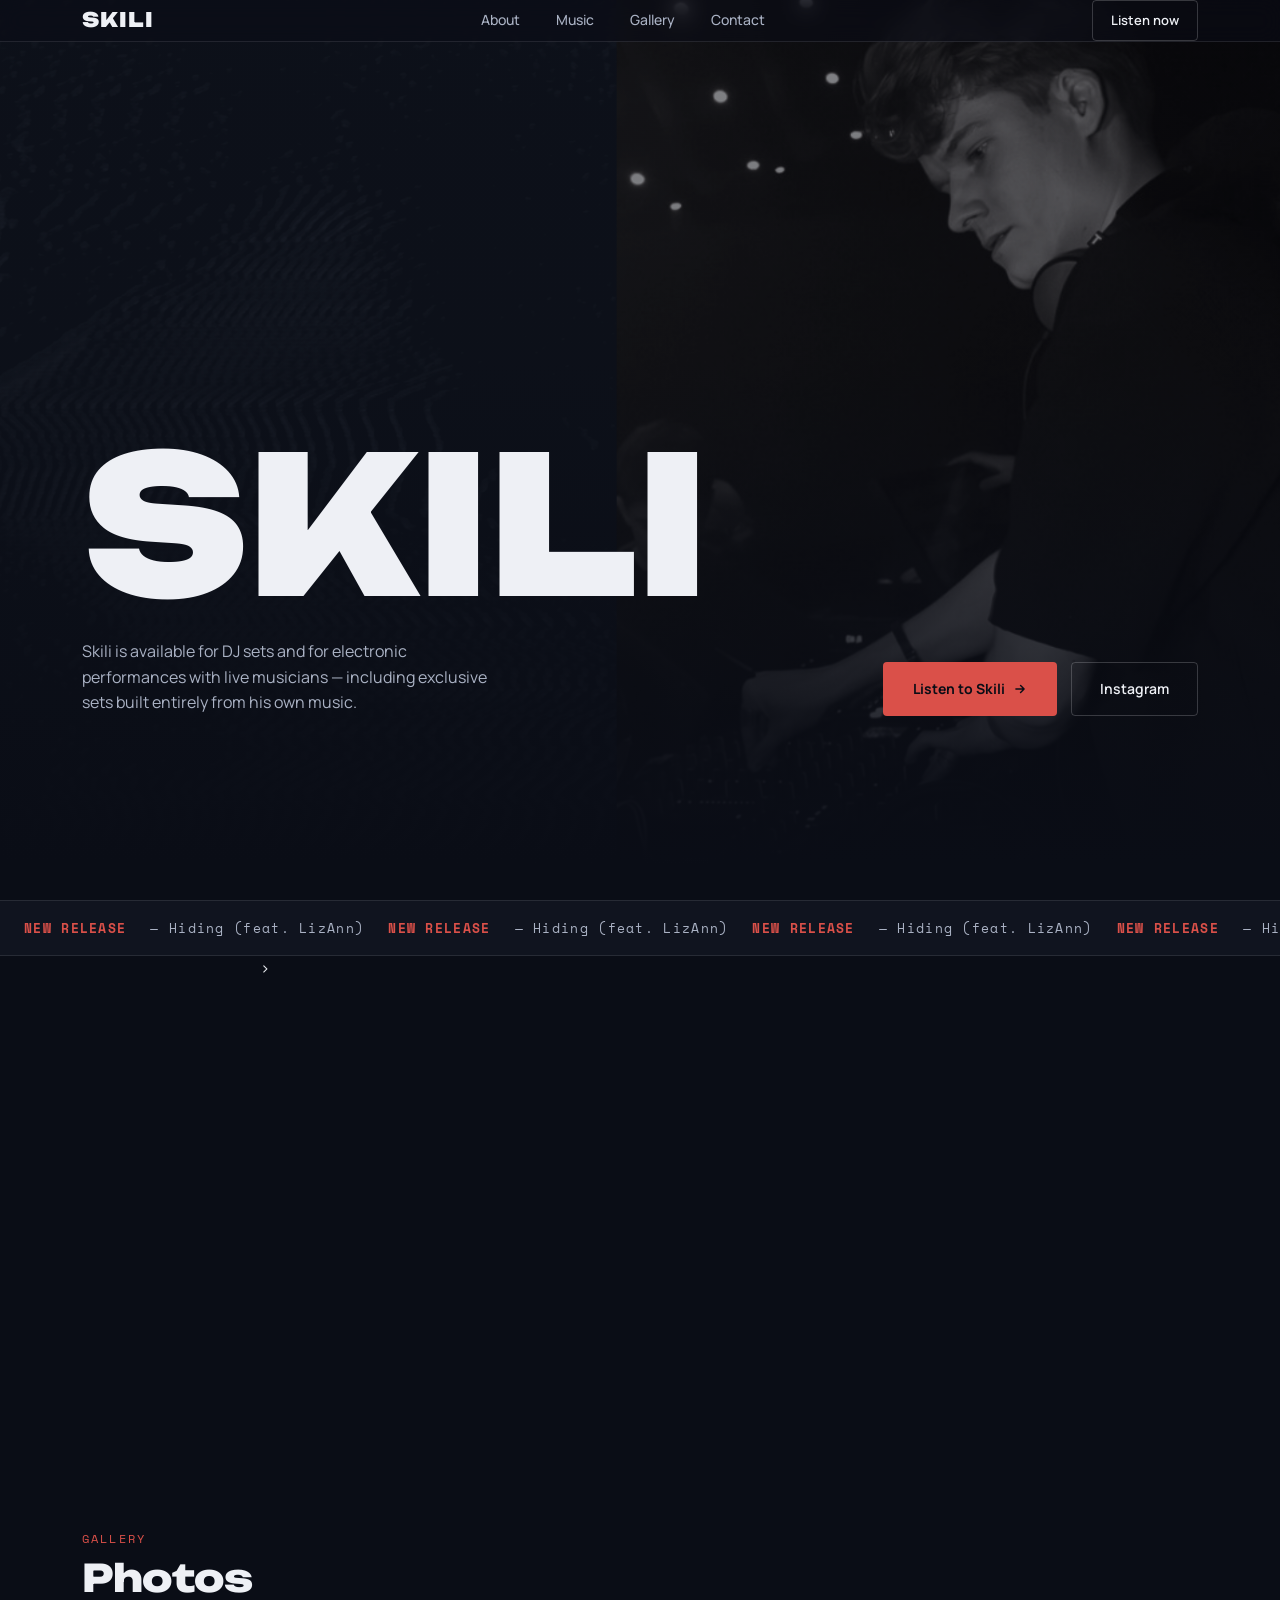
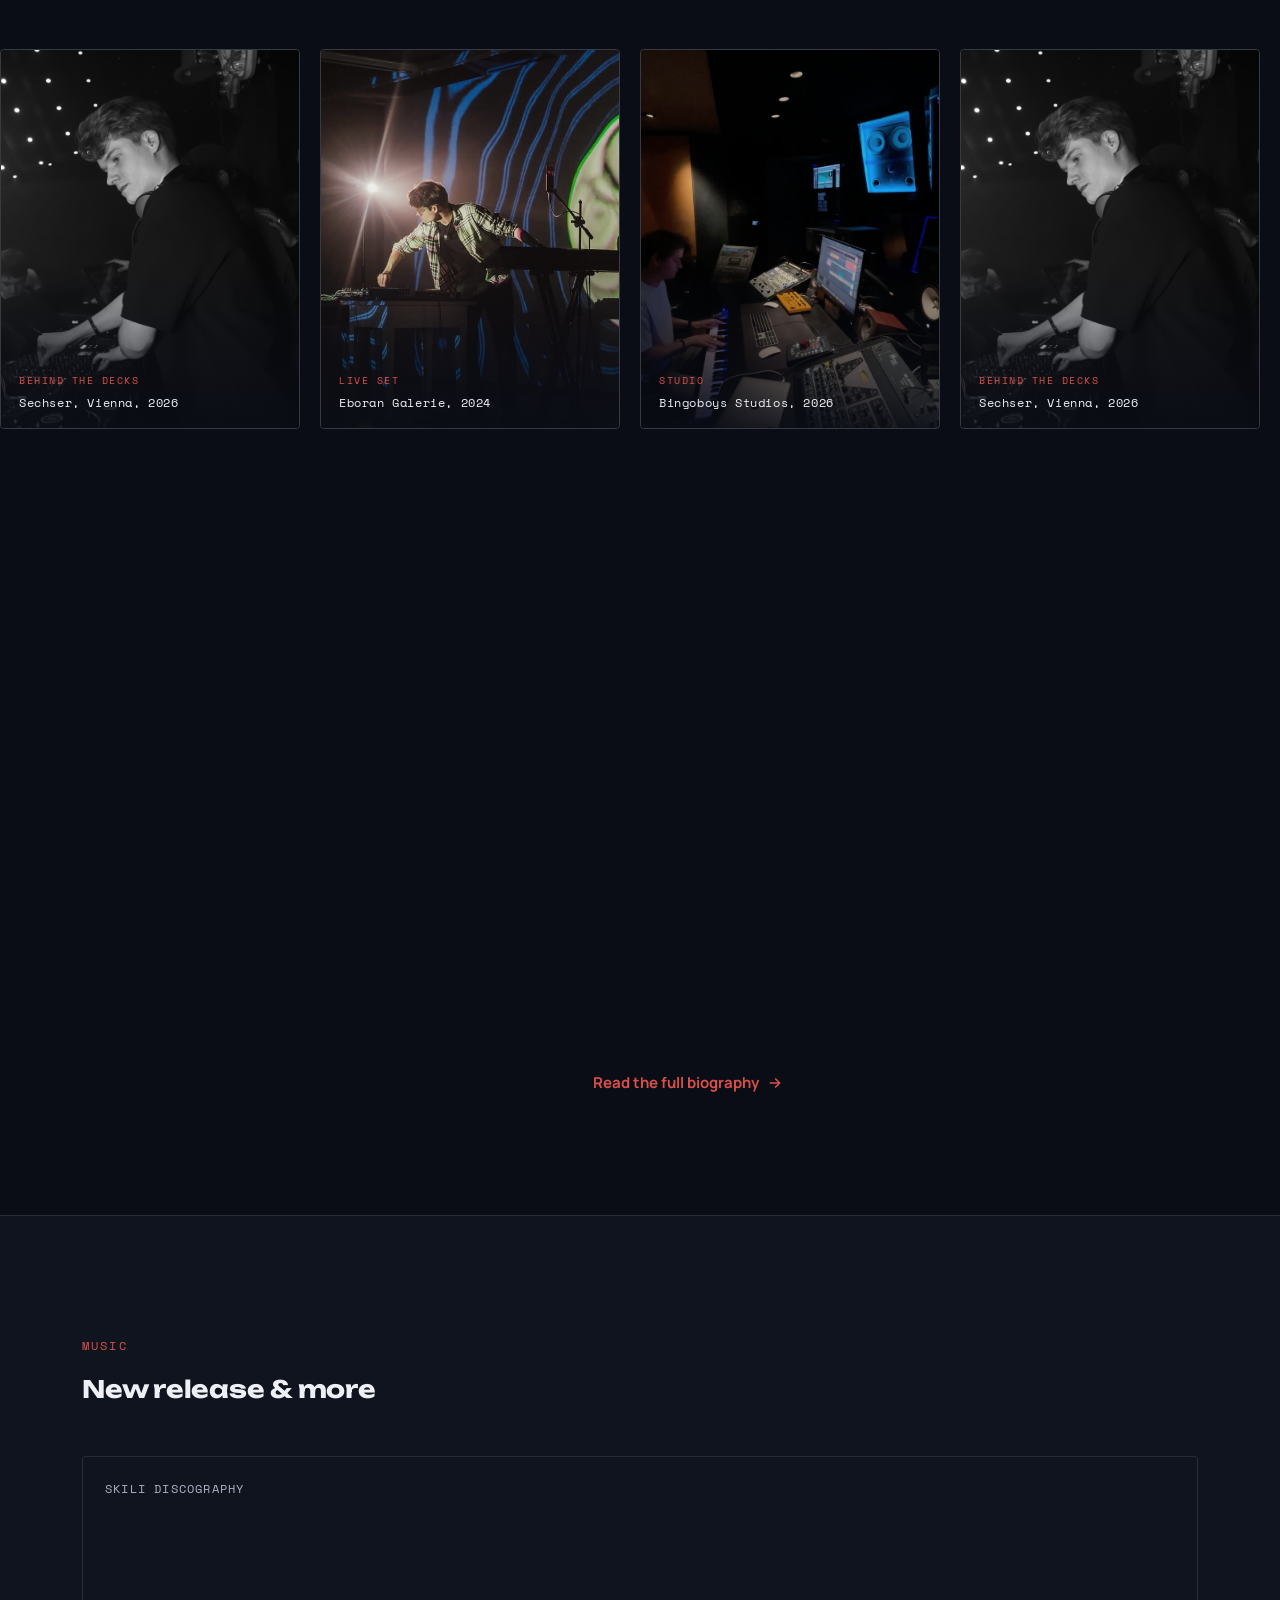
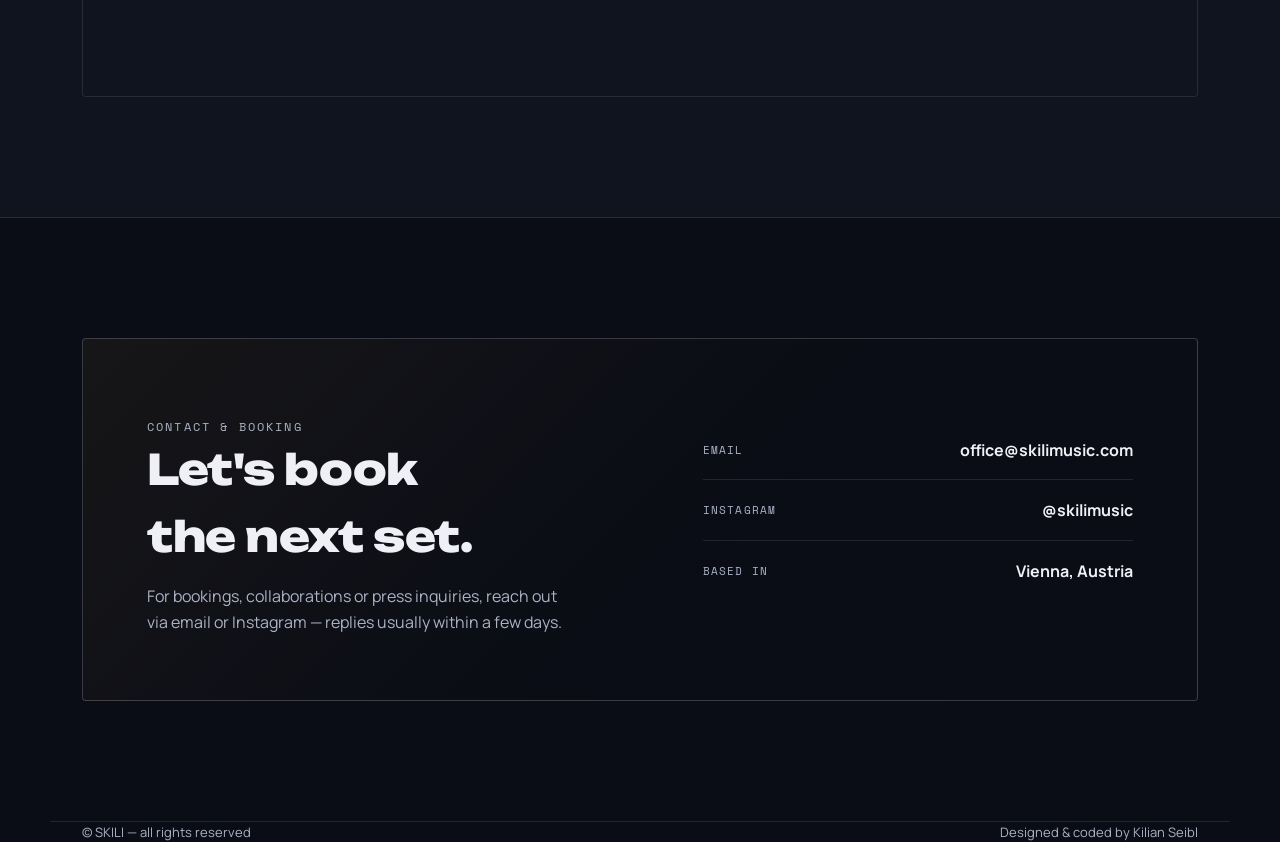
==== commit 2d40367e: "Add files via upload" ====
--- a/index.html
+++ b/index.html
@@ -30,7 +30,7 @@
 
   <section class="hero">
     <div class="hero-bg" id="heroBg">
-      <img src="https://skilimusic.com/images/SkiliDJUp.png" alt="SKILI live">
+      <img src="images/EPKfrontSkili.png" alt="SKILI live">
     </div>
     <div class="hero-top">
       <div class="hero-tag"></div>
@@ -60,7 +60,7 @@
     </div>
   </div>
 
-  <div style="width:100%;max-width:760px;container-type:inline-size"><style>.website-embed-8d857183bd75{display:block;width:100%;height:448px;border:0;background:transparent}@container (max-width:640px){.website-embed-8d857183bd75{height:444px}}@container (max-width:420px){.website-embed-8d857183bd75{height:444px}}@container (max-width:300px){.website-embed-8d857183bd75{height:444px}}</style><iframe class="website-embed-8d857183bd75" src="https://data.songstats.com/embeds/[base64]" title="Songstats statistics for Skili" width="100%" height="448" loading="lazy" style="border:0;background:transparent" referrerpolicy="origin" allowtransparency="true"></iframe><script>(()=>{const frame=document.currentScript.previousElementSibling;const origin=new URL(frame.src).origin;window.addEventListener("message",event=>{if(event.source===frame.contentWindow&&event.origin===origin&&event.data?.type==="website_embed_height"&&Number.isFinite(event.data.height)&&event.data.height>0)frame.style.height=event.data.height+"px"})})()</script></div>
+  <div style="width:100%;max-width:760px;margin:0 auto;container-type:inline-size">><style>.website-embed-8d857183bd75{display:block;width:100%;height:448px;border:0;background:transparent}@container (max-width:640px){.website-embed-8d857183bd75{height:444px}}@container (max-width:420px){.website-embed-8d857183bd75{height:444px}}@container (max-width:300px){.website-embed-8d857183bd75{height:444px}}</style><iframe class="website-embed-8d857183bd75" src="https://data.songstats.com/embeds/[base64]" title="Songstats statistics for Skili" width="100%" height="448" loading="lazy" style="border:0;background:transparent" referrerpolicy="origin" allowtransparency="true"></iframe><script>(()=>{const frame=document.currentScript.previousElementSibling;const origin=new URL(frame.src).origin;window.addEventListener("message",event=>{if(event.source===frame.contentWindow&&event.origin===origin&&event.data?.type==="website_embed_height"&&Number.isFinite(event.data.height)&&event.data.height>0)frame.style.height=event.data.height+"px"})})()</script></div>
 
   <section class="moments" id="gallery">
     <div class="wrap moments-head" data-reveal>
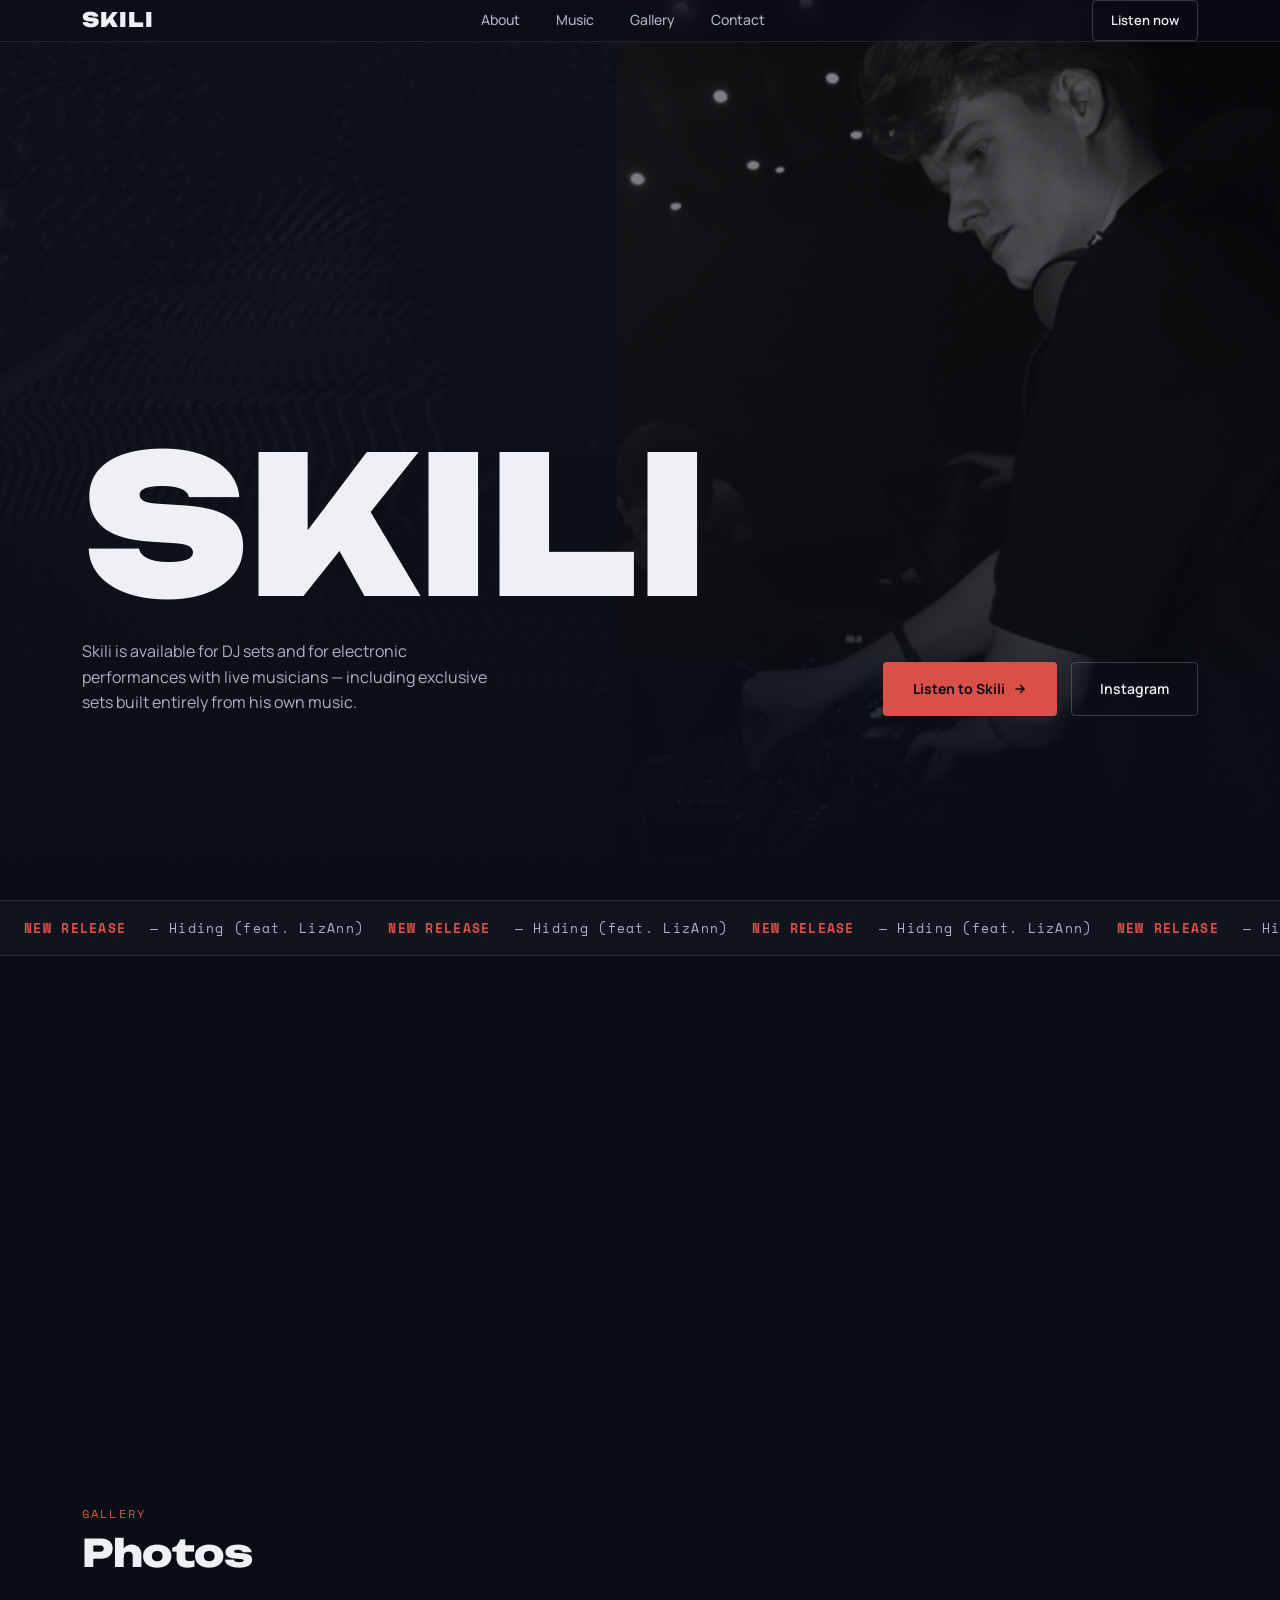
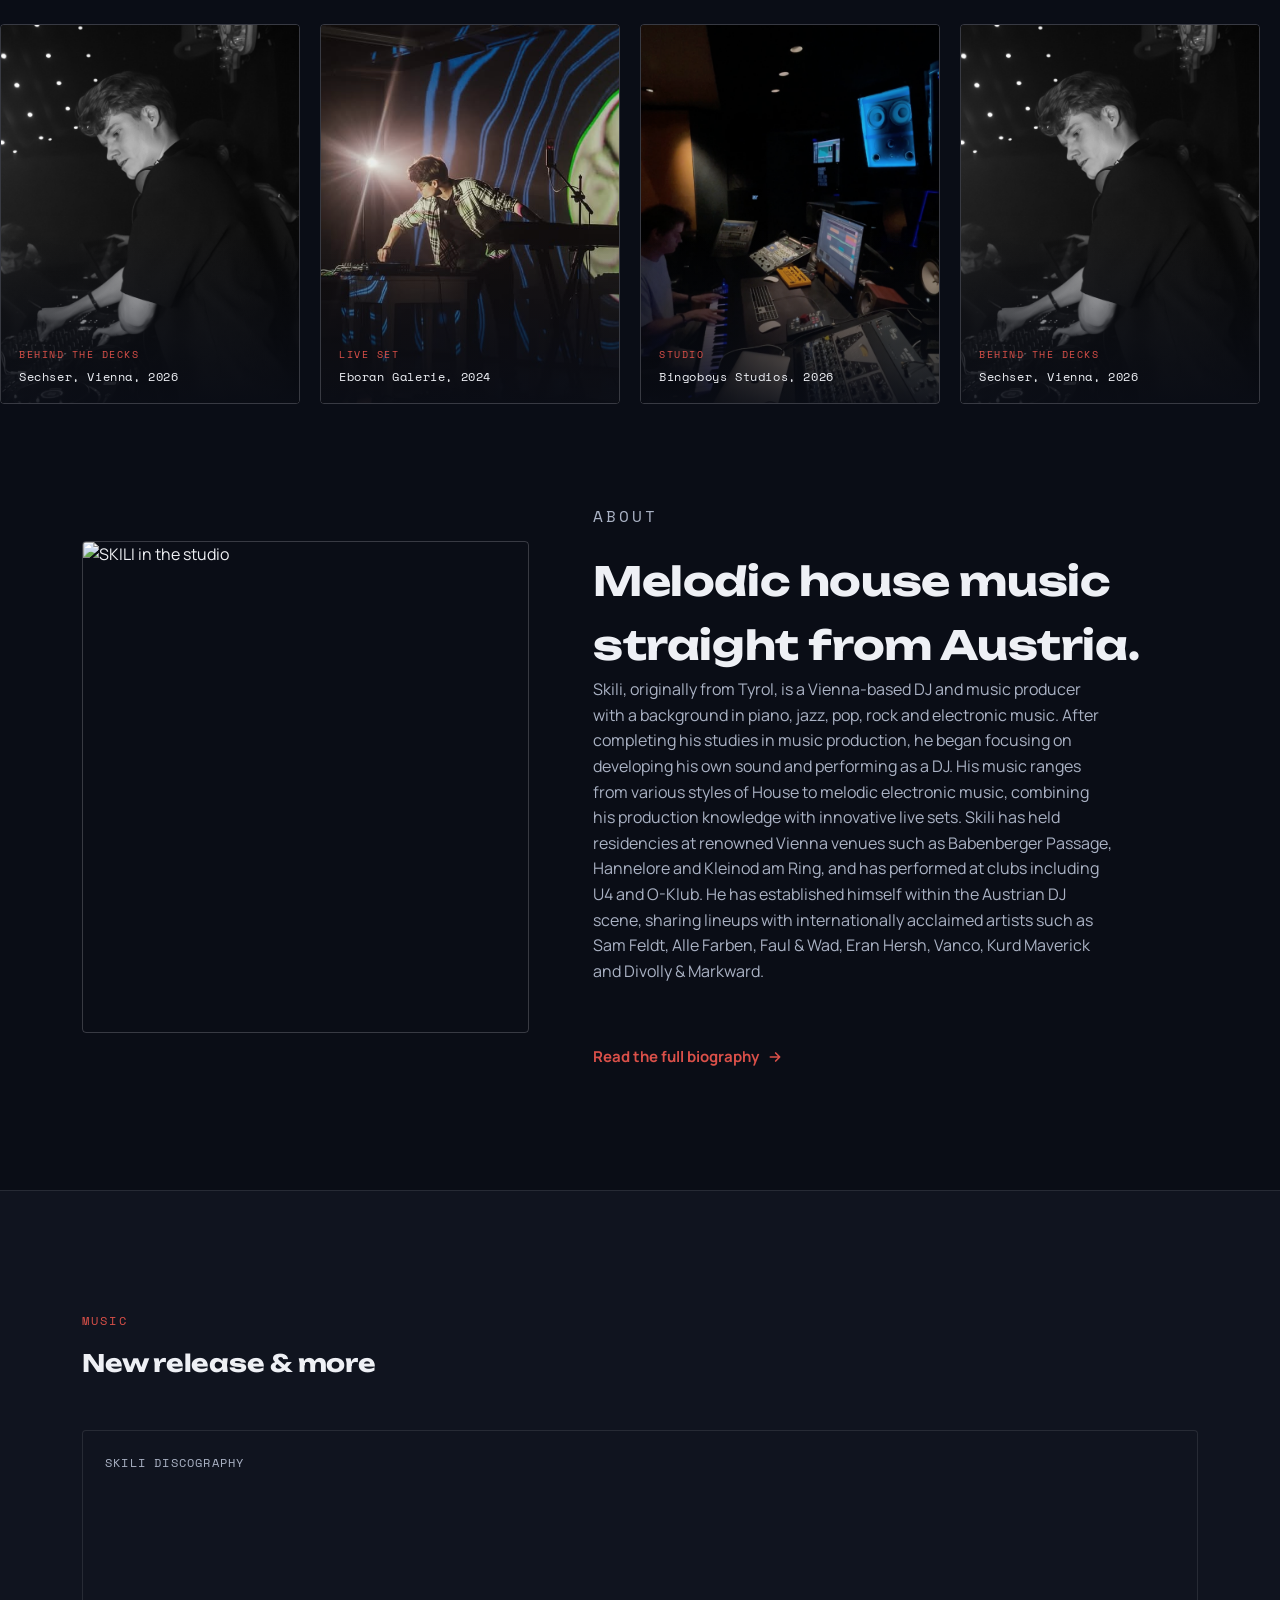
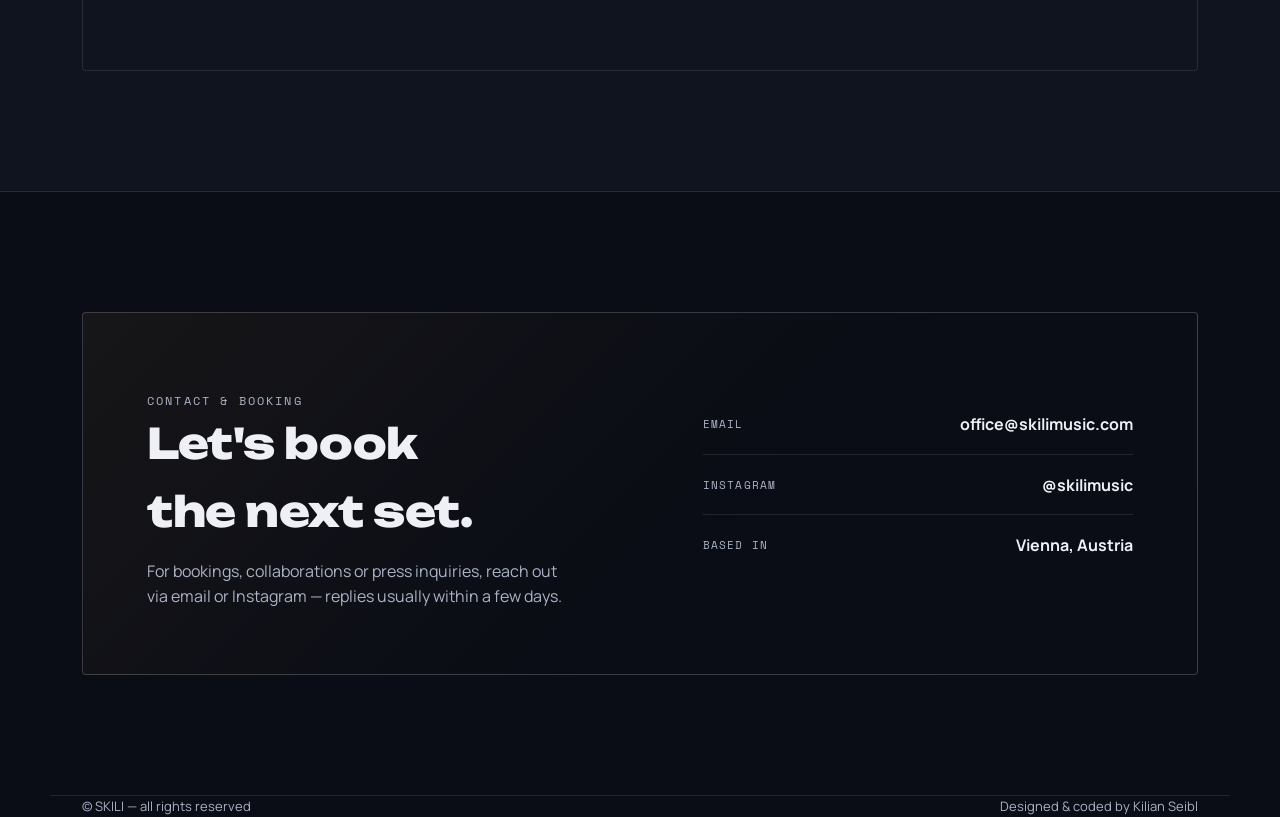
==== commit 600487ac: "Add files via upload" ====
--- a/index.html
+++ b/index.html
@@ -59,9 +59,7 @@
       <span><b>NEW RELEASE</b> — Hiding (feat. LizAnn) <b>NEW RELEASE</b> — Hiding (feat. LizAnn) <b>NEW RELEASE</b> — Hiding (feat. LizAnn) <b>NEW RELEASE</b> — Hiding (feat. LizAnn)</span>
     </div>
   </div>
-
-  <div style="width:100%;max-width:760px;margin:0 auto;container-type:inline-size">><style>.website-embed-8d857183bd75{display:block;width:100%;height:448px;border:0;background:transparent}@container (max-width:640px){.website-embed-8d857183bd75{height:444px}}@container (max-width:420px){.website-embed-8d857183bd75{height:444px}}@container (max-width:300px){.website-embed-8d857183bd75{height:444px}}</style><iframe class="website-embed-8d857183bd75" src="https://data.songstats.com/embeds/[base64]" title="Songstats statistics for Skili" width="100%" height="448" loading="lazy" style="border:0;background:transparent" referrerpolicy="origin" allowtransparency="true"></iframe><script>(()=>{const frame=document.currentScript.previousElementSibling;const origin=new URL(frame.src).origin;window.addEventListener("message",event=>{if(event.source===frame.contentWindow&&event.origin===origin&&event.data?.type==="website_embed_height"&&Number.isFinite(event.data.height)&&event.data.height>0)frame.style.height=event.data.height+"px"})})()</script></div>
-
+  <div style="width:100%;max-width:760px;margin:0 auto;container-type:inline-size"><style>.website-embed-8d857183bd75{display:block;width:100%;height:448px;border:0;background:transparent}@container (max-width:640px){.website-embed-8d857183bd75{height:444px}}@container (max-width:420px){.website-embed-8d857183bd75{height:444px}}@container (max-width:300px){.website-embed-8d857183bd75{height:444px}}</style><iframe class="website-embed-8d857183bd75" src="https://data.songstats.com/embeds/[base64]" title="Songstats statistics for Skili" width="100%" height="448" loading="lazy" style="border:0;background:transparent" referrerpolicy="origin" allowtransparency="true"></iframe><script>(()=>{const frame=document.currentScript.previousElementSibling;const origin=new URL(frame.src).origin;window.addEventListener("message",event=>{if(event.source===frame.contentWindow&&event.origin===origin&&event.data?.type==="website_embed_height"&&Number.isFinite(event.data.height)&&event.data.height>0)frame.style.height=event.data.height+"px"})})()</script></div>
   <section class="moments" id="gallery">
     <div class="wrap moments-head" data-reveal>
       <div>
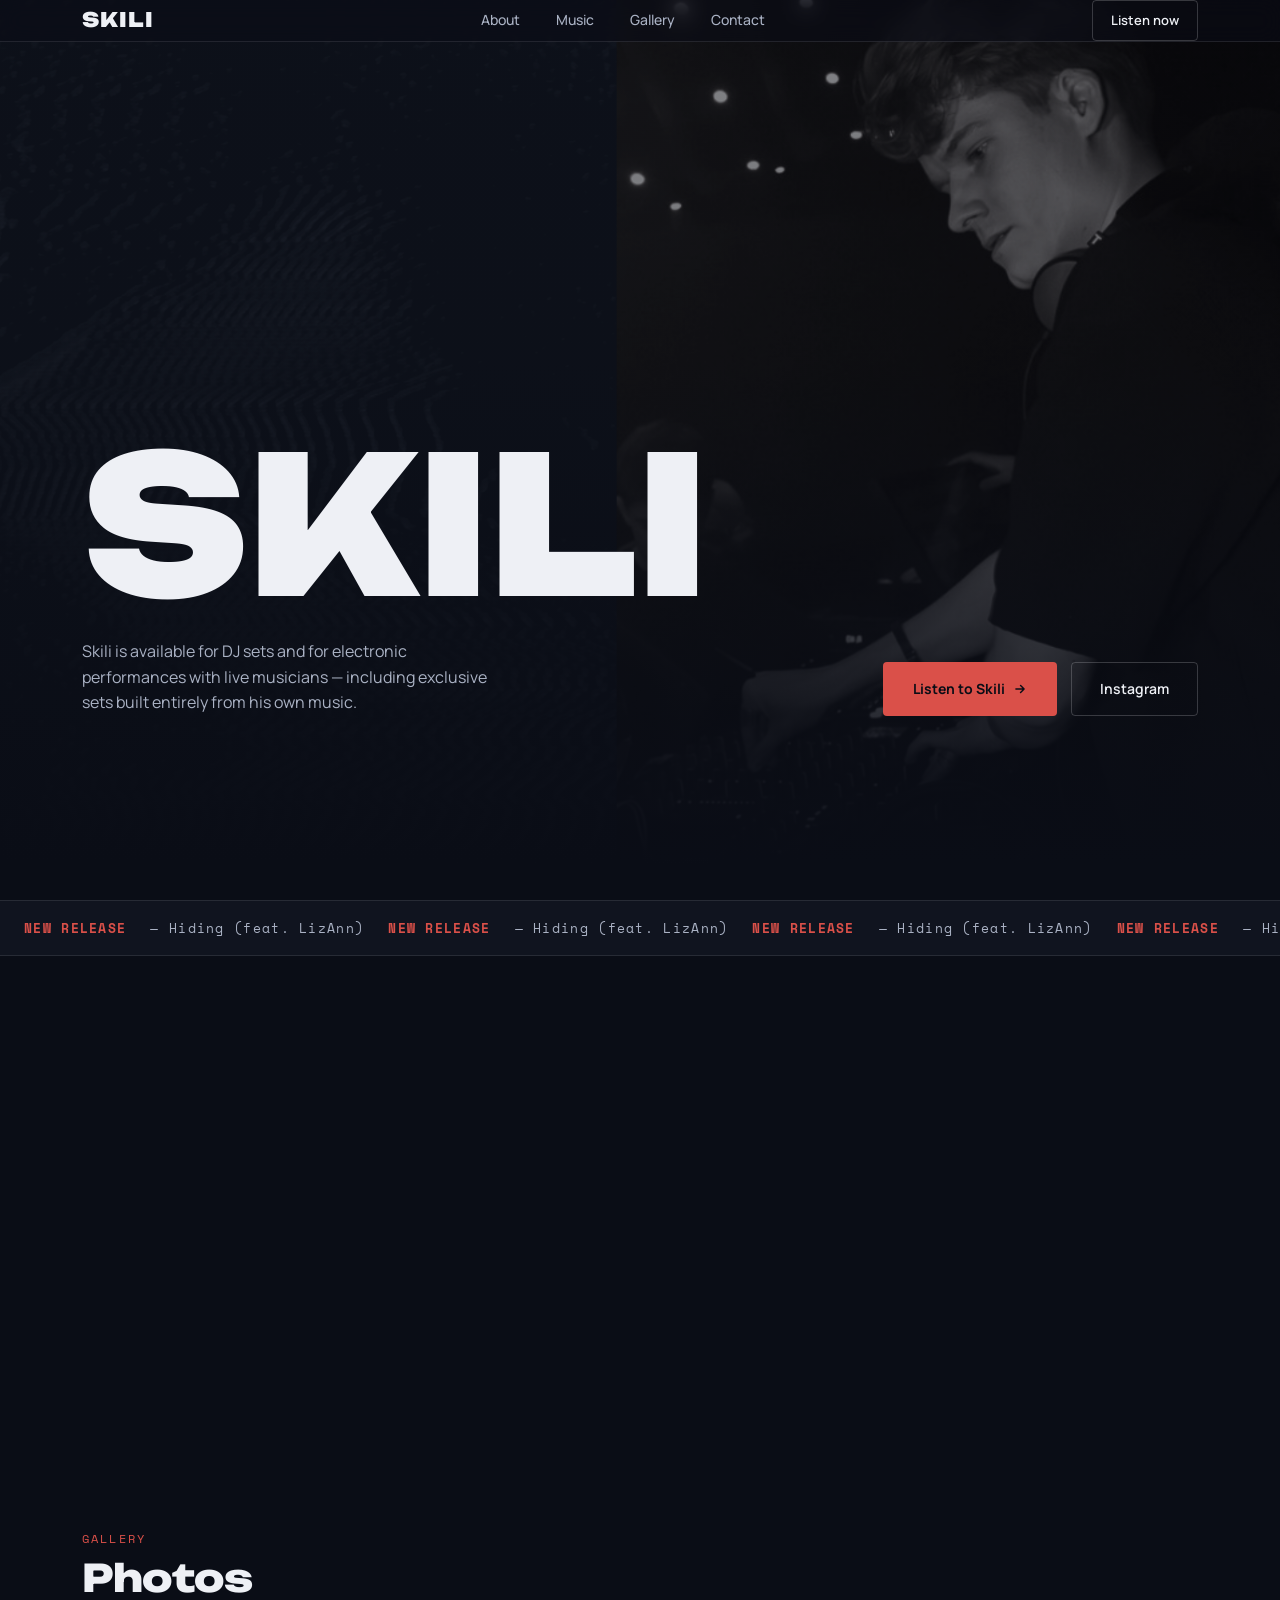
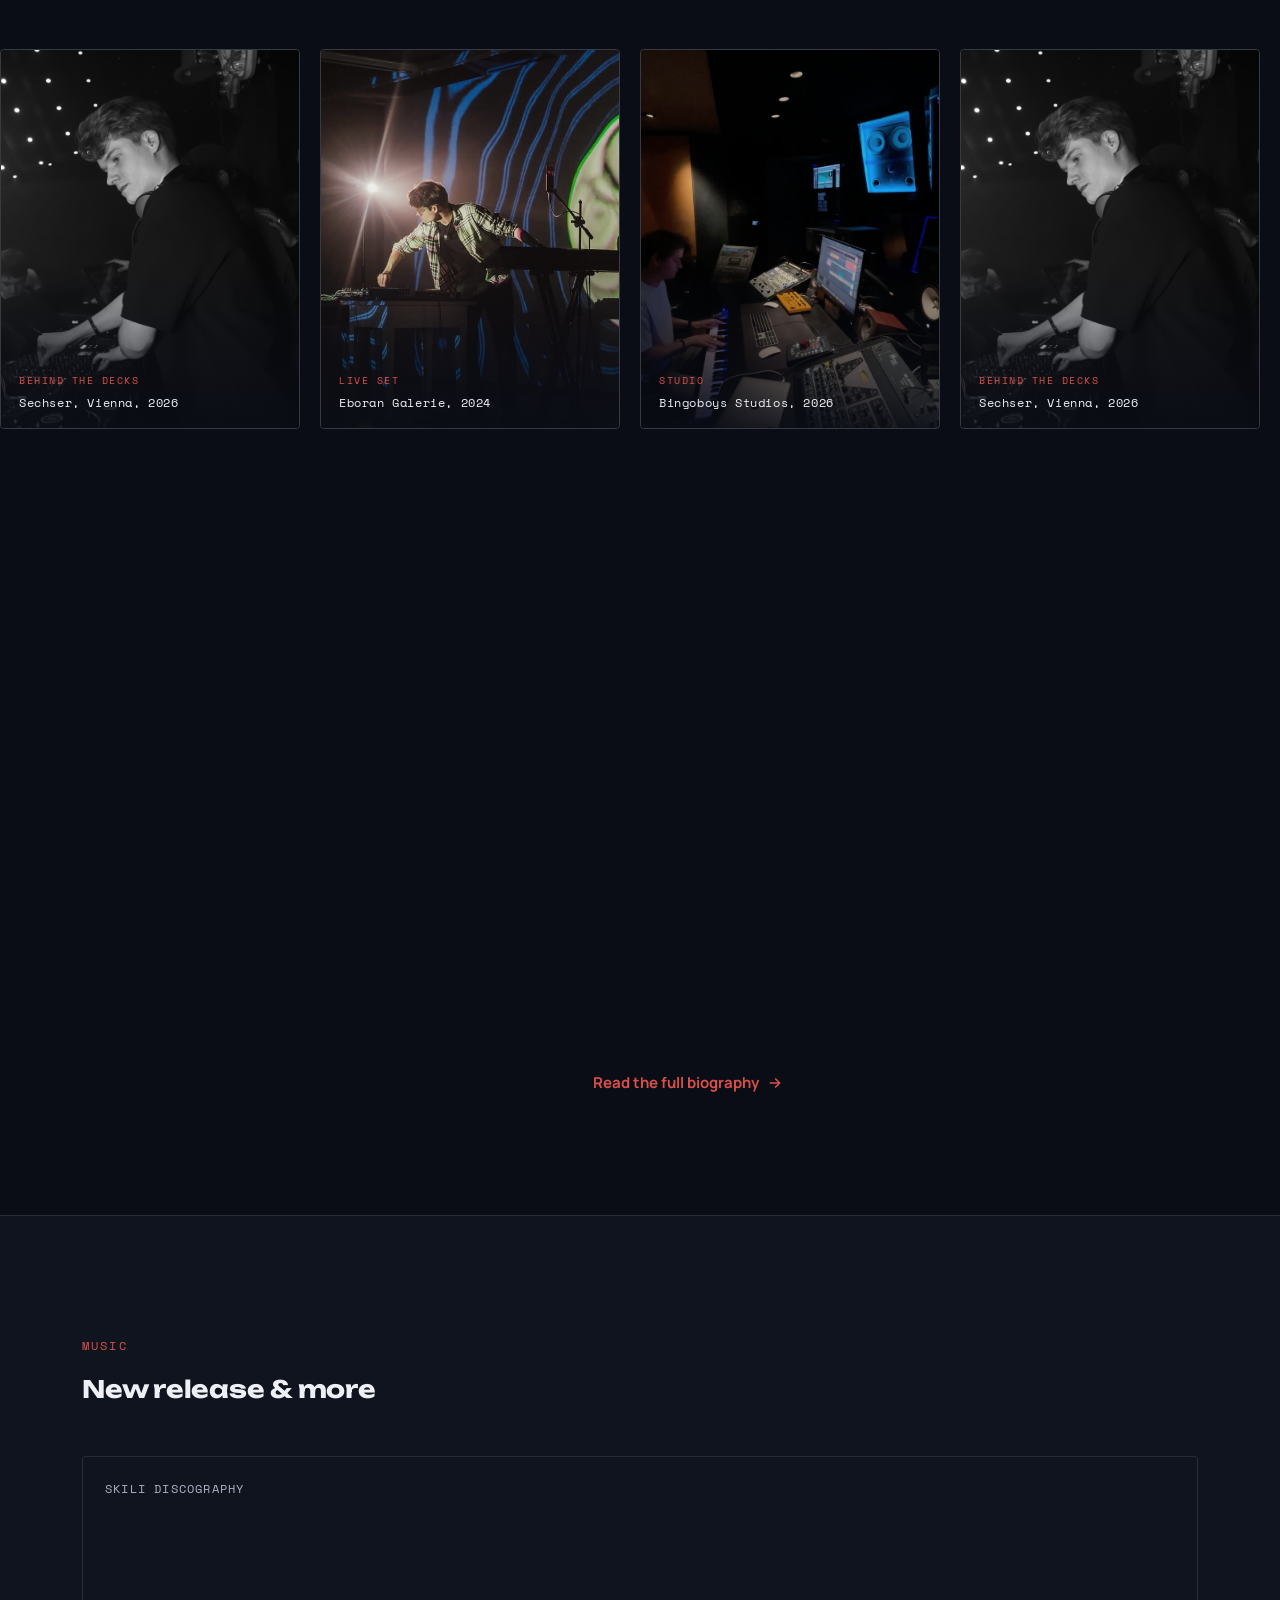
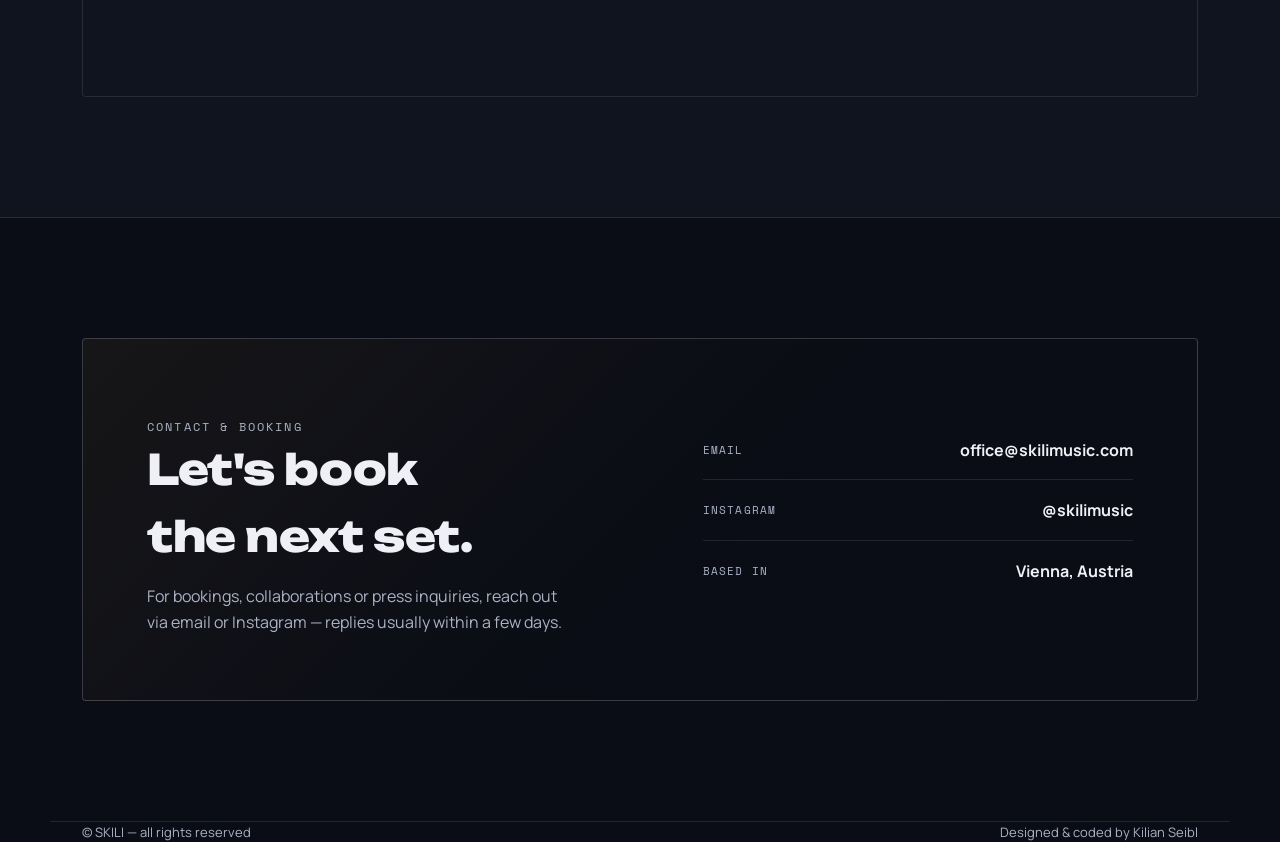
==== commit 40946d48: "Add files via upload" ====
--- a/index.html
+++ b/index.html
@@ -59,6 +59,7 @@
       <span><b>NEW RELEASE</b> — Hiding (feat. LizAnn) <b>NEW RELEASE</b> — Hiding (feat. LizAnn) <b>NEW RELEASE</b> — Hiding (feat. LizAnn) <b>NEW RELEASE</b> — Hiding (feat. LizAnn)</span>
     </div>
   </div>
+  <br>
   <div style="width:100%;max-width:760px;margin:0 auto;container-type:inline-size"><style>.website-embed-8d857183bd75{display:block;width:100%;height:448px;border:0;background:transparent}@container (max-width:640px){.website-embed-8d857183bd75{height:444px}}@container (max-width:420px){.website-embed-8d857183bd75{height:444px}}@container (max-width:300px){.website-embed-8d857183bd75{height:444px}}</style><iframe class="website-embed-8d857183bd75" src="https://data.songstats.com/embeds/[base64]" title="Songstats statistics for Skili" width="100%" height="448" loading="lazy" style="border:0;background:transparent" referrerpolicy="origin" allowtransparency="true"></iframe><script>(()=>{const frame=document.currentScript.previousElementSibling;const origin=new URL(frame.src).origin;window.addEventListener("message",event=>{if(event.source===frame.contentWindow&&event.origin===origin&&event.data?.type==="website_embed_height"&&Number.isFinite(event.data.height)&&event.data.height>0)frame.style.height=event.data.height+"px"})})()</script></div>
   <section class="moments" id="gallery">
     <div class="wrap moments-head" data-reveal>
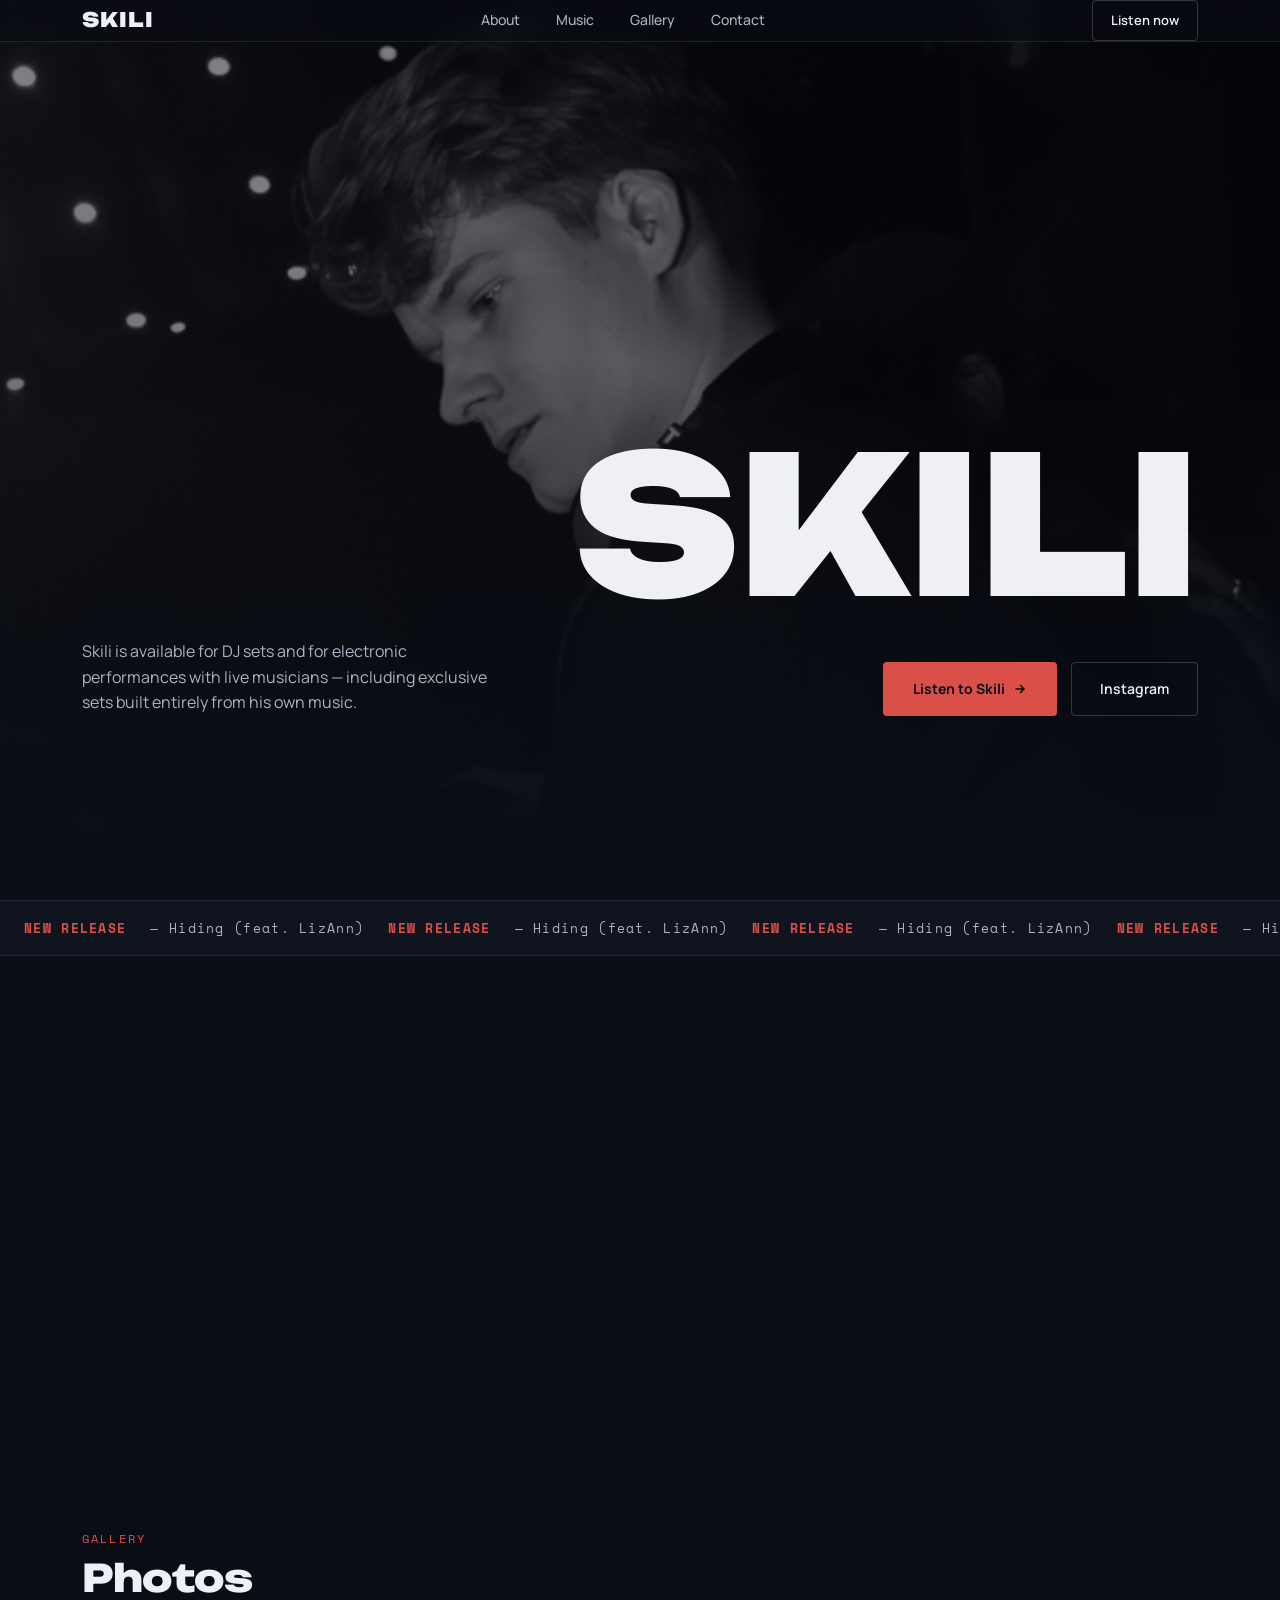
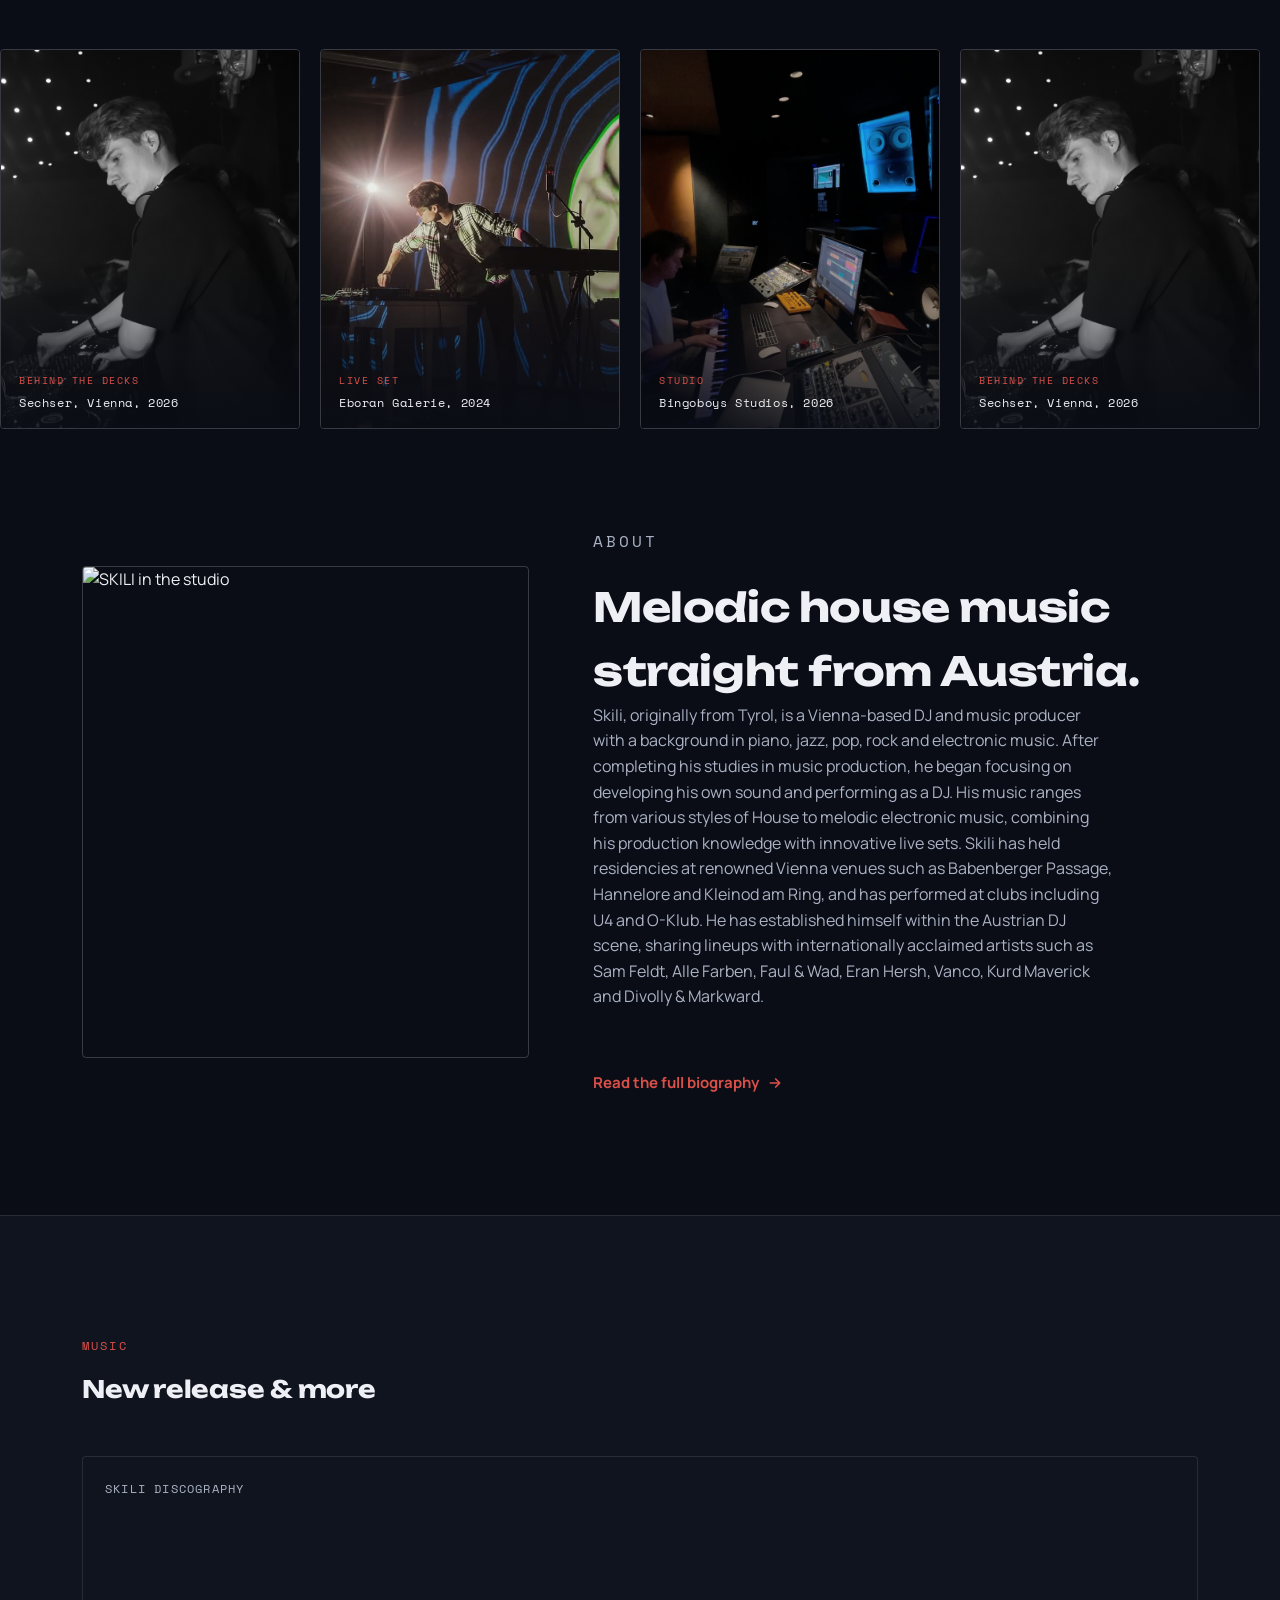
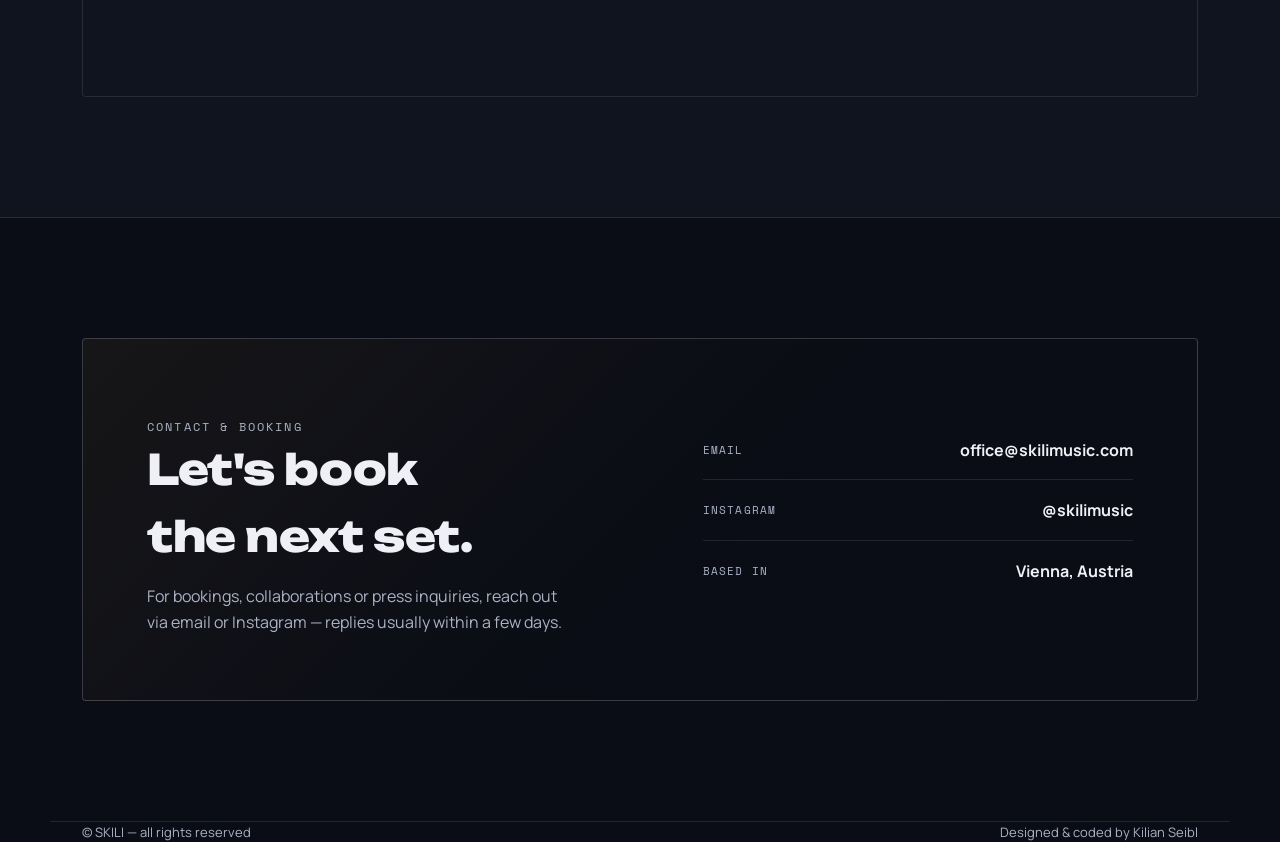
==== commit 65efed65: "Add files via upload" ====
--- a/index.html
+++ b/index.html
@@ -30,7 +30,8 @@
 
   <section class="hero">
     <div class="hero-bg" id="heroBg">
-      <img src="images/EPKfrontSkili.png" alt="SKILI live">
+      <img src="images/Skili01.png" alt="SKILI live"
+     style="object-fit: cover; object-position: center 20%;">
     </div>
     <div class="hero-top">
       <div class="hero-tag"></div>
--- a/css/style.css
+++ b/css/style.css
@@ -175,3 +175,10 @@
   .contact-box{padding:36px;}
   section{padding:80px 0;}
 }
+.hero-name {
+    width: 100%;
+}
+
+.hero-name h1 {
+    text-align: right;
+}
